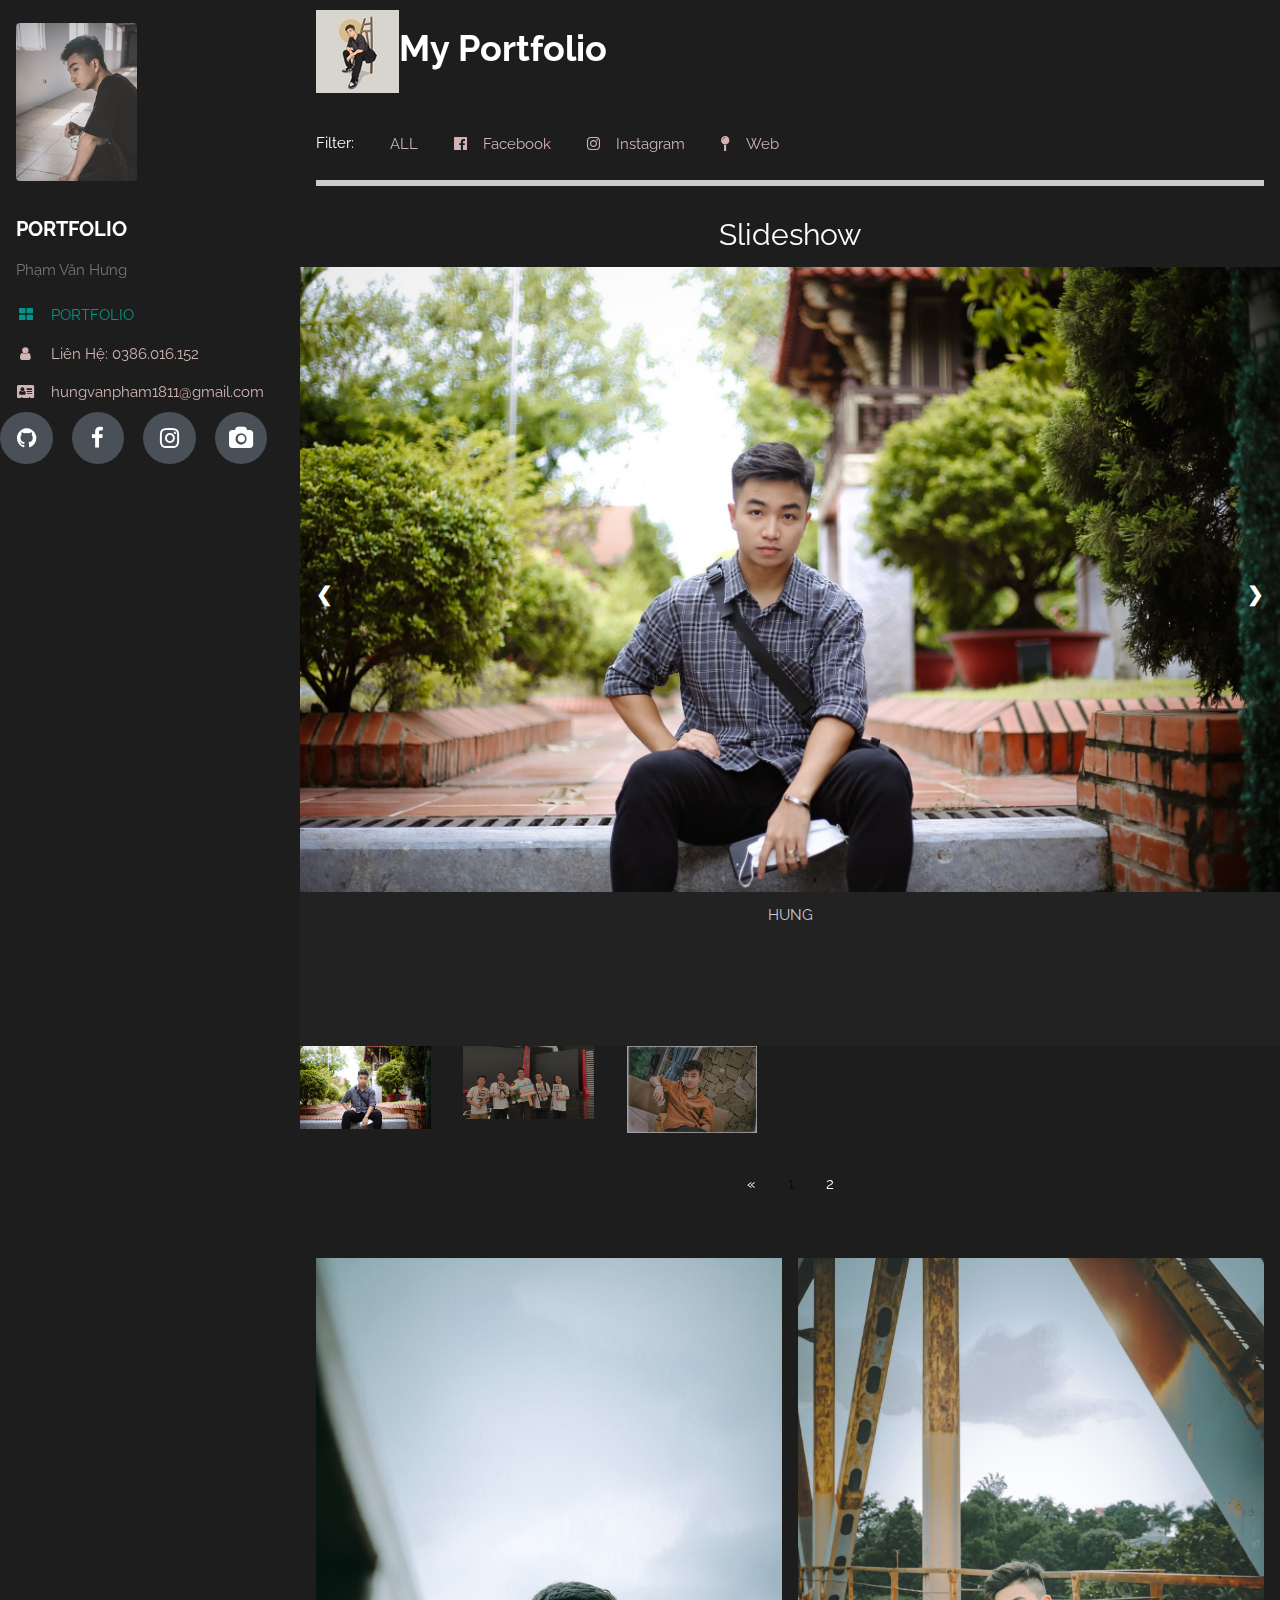
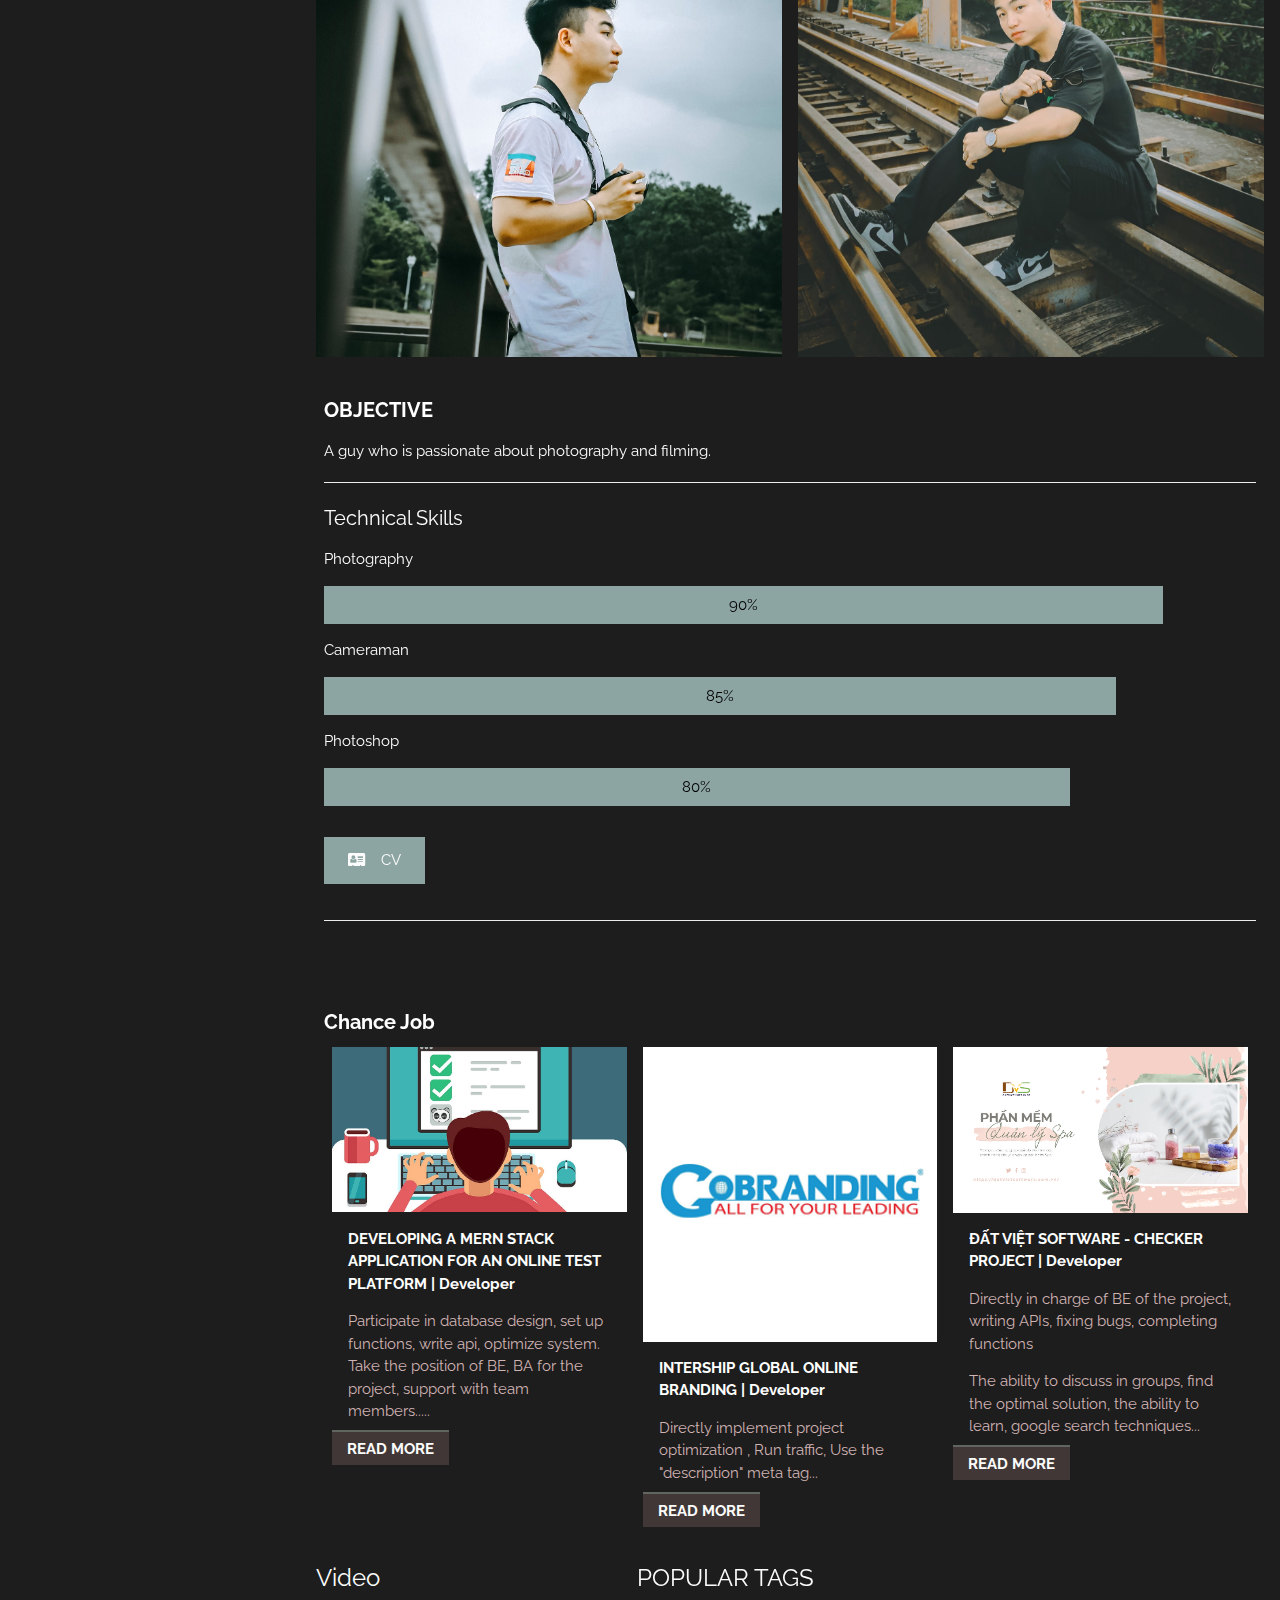
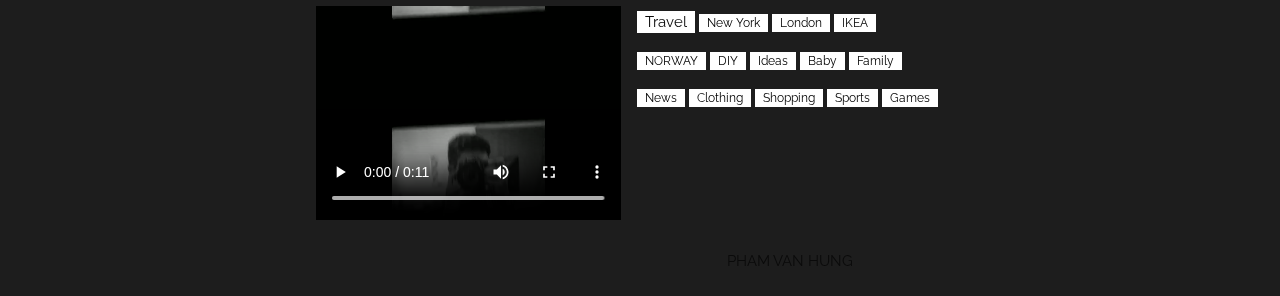
==== list.html @ 3936a6fd "summary aaa" ====
<!DOCTYPE html>
<html>
<title>Portfolio</title>
<meta charset="UTF-8">
<meta name="viewport" content="width=device-width, initial-scale=1">
<link rel="icon" href="favicon.ico" type="image/x-icon"/>
<link rel="shortcut icon" href="./image/logoHB.png" type="image/x-icon"/>
<link rel="stylesheet" href="css/style.css">
<link rel="stylesheet" href="js/style.js">
<link rel="stylesheet" href="https://cdnjs.cloudflare.com/ajax/libs/font-awesome/4.7.0/css/font-awesome.min.css">
<link rel="stylesheet" href="https://fonts.googleapis.com/css?family=Raleway">
<link rel="stylesheet" href="https://cdnjs.cloudflare.com/ajax/libs/font-awesome/4.7.0/css/font-awesome.min.css">
<style>
body,h1,h2,h3,h4,h5,h6 {font-family: "Raleway", sans-serif}
</style>
<body class="w3-light-grey w3-content" style="max-width:1600px">
<!-- Sidebar/menu -->
<nav class="w3-sidebar w3-collapse w3-white w3-animate-left" style="z-index:3;width:300px;" id="mySidebar"><br>
  <div class="w3-container">
    <a href="#" onclick="w3_close()" class="w3-hide-large w3-right w3-jumbo w3-padding w3-hover-grey" title="close menu">
      <i class="fa fa-remove"></i>
    </a>
    <img  id="myImg" src="image/avtar.jpg" style="width:45%;" class="w3-round img-zoomable" alt="Võ Ngọc Giàu" title="Click to zoom image."><br><br>
    <h4><b>PORTFOLIO</b></h4>
    <p class="w3-text-grey">Phạm Văn Hưng</p>
  </div>
  <div class="w3-bar-block">
    <a href="#portfolio" onclick="w3_close()" class="w3-bar-item w3-button w3-padding w3-text-teal"><i class="fa fa-th-large fa-fw w3-margin-right"></i>PORTFOLIO</a> 
    <a href="+84375626182" onclick="w3_close()" class="w3-bar-item w3-button w3-padding"><i class="fa fa-user fa-fw w3-margin-right"></i>Liên Hệ: 0386.016.152</a> 
    <a href="#about" onclick="w3_close()" class="w3-bar-item w3-button w3-padding"><i class="fa fa-address-card fa-fw w3-margin-right"></i>hungvanpham1811@gmail.com</a>
  </div>
  <div class="social-icons">
    <a target="blank" href="https://github.com/pvhhungbop">
      <i class="fa fa-github"></i>
    </a>
    <a target="blank" href="https://www.facebook.com/profile.php?id=100006775037434">
      <i class="fa fa-facebook-f"></i>
    </a>
    <a target="blank" href="https://www.instagram.com/hung.bop/">
      <i class="fa fa-instagram"></i>
    </a>
    <a target="blank" href="https://www.facebook.com/profile.php?id=100006775037434">
      <i class="fa fa-camera"></i>
    </a>
  </div>
  <!-- <div class="w3-panel w3-large">
    <i class="fa fa-facebook-official w3-hover-opacity"></i>
    <i class="fa fa-instagram w3-hover-opacity"></i>
    <i class="fa fa-snapchat w3-hover-opacity"></i>
    <i class="fa fa-pinterest-p w3-hover-opacity"></i>
    <i class="fa fa-twitter w3-hover-opacity"></i>
    <i class="fa fa-linkedin w3-hover-opacity"></i>
  </div> -->
</nav>

<!-- Overlay effect when opening sidebar on small screens -->
<div class="w3-overlay w3-hide-large w3-animate-opacity" onclick="w3_close()" style="cursor:pointer" title="close side menu" id="myOverlay"></div>

<!-- !PAGE CONTENT! -->
<div class="w3-main" style="margin-left:300px">

  <!-- Header -->
  <header id="portfolio">
    <a href="#"><img src="image/avtar.jpg" style="width:65px;" class="w3-circle w3-right w3-margin w3-hide-large w3-hover-opacity"></a>
    <span class="w3-button w3-hide-large w3-xxlarge w3-hover-text-grey" onclick="w3_open()"><i class="fa fa-bars"></i></span>
    <div class="w3-container">
      <h1><a href="https://www.facebook.com/profile.php?id=100006775037434" class="logo"><img src="./image/logoHB.png" alt=""></a><b>My Portfolio</b></h1>
    <div class="w3-section w3-bottombar w3-padding-16">
      <span class="w3-margin-right">Filter:</span> 
      <button class="w3-button w3-white">ALL</button>
      <button class="w3-button w3-white w3-h"></a><i class="fa fa-facebook-official w3-margin-right"></i><a href="https://www.facebook.com/profile.php?id=100006775037434">Facebook</a></button>
      <button class="w3-button w3-white w3-h"></a><i class="fa fa-instagram w3-margin-right" ></i><a href="https://www.instagram.com/hung.bop/">Instagram</a></button>
      <button class="w3-button w3-white w3-h"><i class="fa fa-map-pin w3-margin-right"></i><a href="https://www.facebook.com/profile.php?id=100006775037434">Web</a></button>
    </div>
    </div>
  </header>
  
 <!--include gird photo -->

 <h2 style="text-align:center">Slideshow</h2>

 <div class="container">
   <div class="mySlides">
     <div class="numbertext">1 / 6</div>
     <img src="image/1-2.jpg" style="width:100%">
   </div>
 
   <div class="mySlides">
     <div class="numbertext">2 / 6</div>
     <img src="image/2-2.jpg" style="width:100%">
   </div>
 
   <div class="mySlides">
     <div class="numbertext">3 / 6</div>
     <img src="image/3-2.jpg" style="width:100%">
   </div>
     
   <!-- <div class="mySlides">
     <div class="numbertext">4 / 6</div>
     <img src="image/4-2.jpg" style="width:100%">
   </div>
 
   <div class="mySlides">
     <div class="numbertext">5 / 6</div>
     <img src="image/5-2.jpg" style="width:100%">
   </div>
     
   <div class="mySlides">
     <div class="numbertext">6 / 6</div>
     <img src="image/6-2.jpg" style="width:100%">
   </div> -->
     
   <a class="prev" onclick="plusSlides(-1)">❮</a>
   <a class="next" onclick="plusSlides(1)">❯</a>
 
   <div class="caption-container">
     <p id="caption">HUNG</p>
   </div>
 
   <div class="row">
     <div class="column">
       <img class="demo cursor" src="image/1-2.jpg" style="width:80%" onclick="currentSlide(1)" alt="HUNG">
     </div>
     <div class="column">
       <img class="demo cursor" src="image/2-2.jpg" style="width:80%" onclick="currentSlide(2)" alt="HUNG">
     </div>
     <div class="column">
       <img class="demo cursor" src="image/3-2.jpg" style="width:80%" onclick="currentSlide(3)" alt="HUNG">
     </div>
     <!-- <div class="column">
       <img class="demo cursor" src="image/4-2.jpg" style="width:80%" onclick="currentSlide(4)" alt="HUNG">
     </div>
     <div class="column">
       <img class="demo cursor" src="image/5-2.jpg" style="width:80%" onclick="currentSlide(5)" alt="HUNG">
     </div>    
     <div class="column">
       <img class="demo cursor" src="image/6-2.jpg" style="width:80%" onclick="currentSlide(6)" alt="HUNG">
     </div> -->
   </div>
 </div> 

  <!-- Pagination -->
  <div class="w3-center w3-padding-32">
    <div class="w3-bar">
      <a href="index.html" class="w3-bar-item w3-button w3-hover-black">«</a>
      <a href="index.html" class="w3-bar-item w3-black w3-button">1</a>
      <a href="list.html" class="w3-bar-item w3-button w3-hover-black">2</a>
    </div>
  </div>

  <!-- Images of Me -->
  <div class="w3-row-padding w3-padding-16" id="about">
    <div class="w3-col m6">
      <img src="image/1.jpg" alt="Me" style="width:100% ; height: auto;">
    </div>
    <div class="w3-col m6">
      <img src="image/2.jpg" alt="Me" style="width:100% ; height: auto;" >
    </div>
  </div>

  <div class="w3-container w3-padding-large" style="margin-bottom:32px">
    <h4><b>OBJECTIVE</b></h4>
    <p>A guy who is passionate about photography and filming.</p>
    <hr>
    
    <h4>Technical Skills</h4>
    <!-- Progress bars / Skills -->
    <p>Photography</p>
    <div class="w3-grey">
      <div class="w3-container w3-dark-grey w3-padding w3-center" style="width:90%">90%</div>
    </div>
    <p>Cameraman</p>
    <div class="w3-grey">
      <div class="w3-container w3-dark-grey w3-padding w3-center" style="width:85%">85%</div>
    </div>
    <p>Photoshop</p>
    <div class="w3-grey">
      <div class="w3-container w3-dark-grey w3-padding w3-center" style="width:80%">80%</div>
    </div>
    <p>
      <button onclick="location.href=''" class="w3-button w3-dark-grey w3-padding-large w3-margin-top w3-margin-bottom">
        <i class="fa fa-address-card w3-margin-right"></i>CV</button>
    </p>
    <hr>
  </div>

    <!-- Job -->
    <div class="w3-row-padding w3-padding-large">
      <h4><b>Chance Job</b></h4>
      <div class="w3-third w3-container w3-margin-bottom">
        <img src="image/me/thi.jpg" alt="Norway" style="width:100%" class="w3-hover-opacity  ">
        <div class="w3-container w3-white">
          <p><b>DEVELOPING A MERN STACK APPLICATION FOR AN ONLINE TEST PLATFORM | Developer</b></p>
          <p>Participate in database design, set up functions, write api, optimize system. Take the position of BE, BA for the project, support with team members.....</p>
        </div>
        <a href="https://giaukuns.github.io/" class="btn">read more</a>
      </div>
      <div class="w3-third w3-container w3-margin-bottom">
        <img src="image/me/gobranding.png" alt="Norway" style="width:100%" class="w3-hover-opacity">
        <div class="w3-container w3-white">
          <p><b>INTERSHIP GLOBAL ONLINE BRANDING | Developer</b></p>
          <p>Directly implement project optimization , Run traffic, Use the "description" meta tag...</p>
        </div>
        <a href="https://giaukuns.github.io/" class="btn">read more</a>
      </div>
      <div class="w3-third w3-container">
        <img src="image/me/dvs.png" alt="Norway" style="width:100%" class="w3-hover-opacity">
        <div class="w3-container w3-white">
          <p><b>ĐẤT VIỆT SOFTWARE - CHECKER PROJECT | Developer</b></p>
          <p>Directly in charge of BE of the project, writing APIs, fixing bugs, completing functions</p>
          <p>The ability to discuss in groups, find the optimal solution, the ability to learn, google search techniques...</p>
        </div>
        <a href="https://giaukuns.github.io/" class="btn">read more</a>
        </div>
      </div>
    <!-- Footer -->
  <div class="w3-row-padding">
    <div class="w3-third">
      <h3>Video</h3>
      <video width="300" height="240" controls>
        <source src="image/video.mp4" type="video/mp4">
      </video>
      <!-- <p><a href="facebook.com" target="_blank">Facebook</a></p> -->
    </div>
  
   

    <div class="w3-third">
      <h3>POPULAR TAGS</h3>
      <p>
        <span class="w3-tag w3-black w3-margin-bottom">Travel</span> <span class="w3-tag w3-grey w3-small w3-margin-bottom">New York</span> <span class="w3-tag w3-grey w3-small w3-margin-bottom">London</span>
        <span class="w3-tag w3-grey w3-small w3-margin-bottom">IKEA</span> <span class="w3-tag w3-grey w3-small w3-margin-bottom">NORWAY</span> <span class="w3-tag w3-grey w3-small w3-margin-bottom">DIY</span>
        <span class="w3-tag w3-grey w3-small w3-margin-bottom">Ideas</span> <span class="w3-tag w3-grey w3-small w3-margin-bottom">Baby</span> <span class="w3-tag w3-grey w3-small w3-margin-bottom">Family</span>
        <span class="w3-tag w3-grey w3-small w3-margin-bottom">News</span> <span class="w3-tag w3-grey w3-small w3-margin-bottom">Clothing</span> <span class="w3-tag w3-grey w3-small w3-margin-bottom">Shopping</span>
        <span class="w3-tag w3-grey w3-small w3-margin-bottom">Sports</span> <span class="w3-tag w3-grey w3-small w3-margin-bottom">Games</span>
      </p>
    </div>

  </div>
  </footer>
  
  <div class="w3-black w3-center w3-padding-24">PHAM VAN HUNG</div>
  <div id="myModal" class="modal">
    <span class="close">&times;</span>
    <img class="modal-content" id="img01">
    <div id="caption"></div>
  </div>
<!-- End page content -->
</div>
<script src="/js/main.js"></script>

<script>
// Script to open and close sidebar
function w3_open() {
    document.getElementById("mySidebar").style.display = "block";
    document.getElementById("myOverlay").style.display = "block";
}
 
function w3_close() {
    document.getElementById("mySidebar").style.display = "none";
    document.getElementById("myOverlay").style.display = "none";
}

var slideIndex = 1;
showSlides(slideIndex);

function plusSlides(n) {
  showSlides(slideIndex += n);
}

function currentSlide(n) {
  showSlides(slideIndex = n);
}

function showSlides(n) {
  var i;
  var slides = document.getElementsByClassName("mySlides");
  var dots = document.getElementsByClassName("demo");
  var captionText = document.getElementById("caption");
  if (n > slides.length) {slideIndex = 1}
  if (n < 1) {slideIndex = slides.length}
  for (i = 0; i < slides.length; i++) {
      slides[i].style.display = "none";
  }
  for (i = 0; i < dots.length; i++) {
      dots[i].className = dots[i].className.replace(" active", "");
  }
  slides[slideIndex-1].style.display = "block";
  dots[slideIndex-1].className += " active";
  captionText.innerHTML = dots[slideIndex-1].alt;
}
</script>

</body>
</html>
---- css/style.css ----
/* W3.CSS 4.15 December 2020 by Jan Egil and Borge Refsnes */
html {
    box-sizing: border-box
}

*,
*:before,
*:after {
    box-sizing: inherit
}

/* Extract from normalize.css by Nicolas Gallagher and Jonathan Neal git.io/normalize */
html {
    -ms-text-size-adjust: 100%;
    -webkit-text-size-adjust: 100%
}

body {
    margin: 0
}

article,
aside,
details,
figcaption,
figure,
footer,
header,
main,
menu,
nav,
section {
    display: block
}

summary {
    display: list-item
}

audio,
canvas,
progress,
video {
    display: inline-block
}

progress {
    vertical-align: baseline
}

audio:not([controls]) {
    display: none;
    height: 0
}

[hidden],
template {
    display: none
}

a {
    background-color: transparent
}

a:active,
a:hover {
    outline-width: 0
}

abbr[title] {
    border-bottom: none;
    text-decoration: underline;
    text-decoration: underline dotted
}

b,
strong {
    font-weight: bolder;
    /*
    thêm vào
    */
    color: white;

}

dfn {
    font-style: italic
}

mark {
    background: #ff0;
    color: #000
}

small {
    font-size: 80%
}

sub,
sup {
    font-size: 75%;
    line-height: 0;
    position: relative;
    vertical-align: baseline
}

sub {
    bottom: -0.25em
}

sup {
    top: -0.5em
}

figure {
    margin: 1em 40px
}

img {
    border-style: none
}

code,
kbd,
pre,
samp {
    font-family: monospace, monospace;
    font-size: 1em
}

hr {
    box-sizing: content-box;
    height: 0;
    overflow: visible
}

button,
input,
select,
textarea,
optgroup {
    font: inherit;
    margin: 0
}

optgroup {
    font-weight: bold
}

button,
input {
    overflow: visible
}

button,
select {
    text-transform: none
}

button,
[type=button],
[type=reset],
[type=submit] {
    -webkit-appearance: button
}

button::-moz-focus-inner,
[type=button]::-moz-focus-inner,
[type=reset]::-moz-focus-inner,
[type=submit]::-moz-focus-inner {
    border-style: none;
    padding: 0
}

button:-moz-focusring,
[type=button]:-moz-focusring,
[type=reset]:-moz-focusring,
[type=submit]:-moz-focusring {
    outline: 1px dotted ButtonText
}

fieldset {
    border: 1px solid #c0c0c0;
    margin: 0 2px;
    padding: .35em .625em .75em
}

legend {
    color: inherit;
    display: table;
    max-width: 100%;
    padding: 0;
    white-space: normal
}

textarea {
    overflow: auto
}

[type=checkbox],
[type=radio] {
    padding: 0
}

[type=number]::-webkit-inner-spin-button,
[type=number]::-webkit-outer-spin-button {
    height: auto
}

[type=search] {
    -webkit-appearance: textfield;
    outline-offset: -2px
}

[type=search]::-webkit-search-decoration {
    -webkit-appearance: none
}

::-webkit-file-upload-button {
    -webkit-appearance: button;
    font: inherit
}

/* End extract */
html,
body {
    font-family: Verdana, sans-serif;
    font-size: 15px;
    line-height: 1.5
}

html {
    overflow-x: hidden
}

h1 {
    font-size: 36px
}

h2 {
    font-size: 30px
}

h3 {
    font-size: 24px
}

h4 {
    font-size: 20px
}

h5 {
    font-size: 18px
}

h6 {
    font-size: 16px
}

.w3-serif {
    font-family: serif
}

.w3-sans-serif {
    font-family: sans-serif
}

.w3-cursive {
    font-family: cursive
}

.w3-monospace {
    font-family: monospace
}

h1,
h2,
h3,
h4,
h5,
h6 {
    font-family: "Segoe UI", Arial, sans-serif;
    font-weight: 400;
    margin: 10px 0
}

.w3-wide {
    letter-spacing: 4px
}

hr {
    border: 0;
    border-top: 1px solid #eee;
    margin: 20px 0
}

.w3-image {
    max-width: 100%;
    height: auto
}

img {
    vertical-align: middle
}

a {
    color: inherit
}

.w3-table,
.w3-table-all {
    border-collapse: collapse;
    border-spacing: 0;
    width: 100%;
    display: table
}

.w3-table-all {
    border: 1px solid #ccc
}

.w3-bordered tr,
.w3-table-all tr {
    border-bottom: 1px solid #ddd
}

.w3-striped tbody tr:nth-child(even) {
    background-color: #f1f1f1
}

.w3-table-all tr:nth-child(odd) {
    background-color: #fff
}

.w3-table-all tr:nth-child(even) {
    background-color: #f1f1f1
}

.w3-hoverable tbody tr:hover,
.w3-ul.w3-hoverable li:hover {
    background-color: #ccc
}

.w3-centered tr th,
.w3-centered tr td {
    text-align: center
}

.w3-table td,
.w3-table th,
.w3-table-all td,
.w3-table-all th {
    padding: 8px 8px;
    display: table-cell;
    text-align: left;
    vertical-align: top
}

.w3-table th:first-child,
.w3-table td:first-child,
.w3-table-all th:first-child,
.w3-table-all td:first-child {
    padding-left: 16px
}

.w3-btn,
.w3-button {
    border: none;
    display: inline-block;
    padding: 8px 16px;
    vertical-align: middle;
    overflow: hidden;
    text-decoration: none;
    color: inherit;
    background-color: inherit;
    text-align: center;
    cursor: pointer;
    white-space: nowrap
}

.w3-btn:hover {
    box-shadow: 0 8px 16px 0 rgba(0, 0, 0, 0.2), 0 6px 20px 0 rgba(0, 0, 0, 0.19)
}

.w3-btn,
.w3-button {
    -webkit-touch-callout: none;
    -webkit-user-select: none;
    -khtml-user-select: none;
    -moz-user-select: none;
    -ms-user-select: none;
    user-select: none
}

.w3-disabled,
.w3-btn:disabled,
.w3-button:disabled {
    cursor: not-allowed;
    opacity: 0.3
}

.w3-disabled *,
:disabled * {
    pointer-events: none
}

.w3-btn.w3-disabled:hover,
.w3-btn:disabled:hover {
    box-shadow: none
}

.w3-badge,
.w3-tag {
    background-color: rgb(255, 255, 255);
    color: rgb(255, 255, 255);
    display: inline-block;
    padding-left: 8px;
    padding-right: 8px;
    text-align: center
}

.w3-badge {
    border-radius: 50%
}

.w3-ul {
    list-style-type: none;
    padding: 0;
    margin: 0
}

.w3-ul li {
    padding: 8px 16px;
    border-bottom: 1px solid #ddd
}

.w3-ul li:last-child {
    border-bottom: none
}

.w3-tooltip,
.w3-display-container {
    position: relative
}

.w3-tooltip .w3-text {
    display: none
}

.w3-tooltip:hover .w3-text {
    display: inline-block
}

.w3-ripple:active {
    opacity: 0.5
}

.w3-ripple {
    transition: opacity 0s
}

.w3-input {
    padding: 8px;
    display: block;
    border: none;
    border-bottom: 1px solid #ccc;
    width: 100%
}

.w3-select {
    padding: 9px 0;
    width: 100%;
    border: none;
    border-bottom: 1px solid #ccc
}

.w3-dropdown-click,
.w3-dropdown-hover {
    position: relative;
    display: inline-block;
    cursor: pointer
}

.w3-dropdown-hover:hover .w3-dropdown-content {
    display: block
}

.w3-dropdown-hover:first-child,
.w3-dropdown-click:hover {
    background-color: #ccc;
    color: #000
}

.w3-dropdown-hover:hover>.w3-button:first-child,
.w3-dropdown-click:hover>.w3-button:first-child {
    background-color: #ccc;
    color: #000
}

.w3-dropdown-content {
    cursor: auto;
    color: #000;
    background-color: #fff;
    display: none;
    position: absolute;
    min-width: 160px;
    margin: 0;
    padding: 0;
    z-index: 1
}

.w3-check,
.w3-radio {
    width: 24px;
    height: 24px;
    position: relative;
    top: 6px
}

.w3-sidebar {
    height: 100%;
    width: 200px;
    /* background-color: #fff; */
    position: fixed !important;
    z-index: 1;
    overflow: auto
}

.w3-bar-block .w3-dropdown-hover,
.w3-bar-block .w3-dropdown-click {
    width: 100%
}

.w3-bar-block .w3-dropdown-hover .w3-dropdown-content,
.w3-bar-block .w3-dropdown-click .w3-dropdown-content {
    min-width: 100%
}

.w3-bar-block .w3-dropdown-hover .w3-button,
.w3-bar-block .w3-dropdown-click .w3-button {
    width: 100%;
    text-align: left;
    padding: 8px 16px
}

.w3-main,
#main {
    transition: margin-left .4s
}

.w3-modal {
    z-index: 3;
    display: none;
    padding-top: 100px;
    position: fixed;
    left: 0;
    top: 0;
    width: 100%;
    height: 100%;
    overflow: auto;
    background-color: rgb(0, 0, 0);
    background-color: rgba(0, 0, 0, 0.4)
}

.w3-modal-content {
    margin: auto;
    background-color: #fff;
    position: relative;
    padding: 0;
    outline: 0;
    width: 600px
}

.w3-bar {
    width: 100%;
    overflow: hidden
}

.w3-center .w3-bar {
    display: inline-block;
    width: auto
}

.w3-bar .w3-bar-item {
    padding: 8px 16px;
    float: left;
    width: auto;
    border: none;
    display: block;
    outline: 0
}

.w3-bar .w3-dropdown-hover,
.w3-bar .w3-dropdown-click {
    position: static;
    float: left
}

.w3-bar .w3-button {
    white-space: normal
}

.w3-bar-block .w3-bar-item {
    width: 100%;
    display: block;
    padding: 8px 16px;
    text-align: left;
    border: none;
    white-space: normal;
    float: none;
    outline: 0
}

.w3-bar-block.w3-center .w3-bar-item {
    text-align: center
}

.w3-block {
    display: block;
    width: 100%
}

.w3-responsive {
    display: block;
    overflow-x: auto
}

.w3-container:after,
.w3-container:before,
.w3-panel:after,
.w3-panel:before,
.w3-row:after,
.w3-row:before,
.w3-row-padding:after,
.w3-row-padding:before,
.w3-cell-row:before,
.w3-cell-row:after,
.w3-clear:after,
.w3-clear:before,
.w3-bar:before,
.w3-bar:after {
    content: "";
    display: table;
    clear: both
}

.w3-col,
.w3-half,
.w3-third,
.w3-twothird,
.w3-threequarter,
.w3-quarter {
    float: left;
    width: 100%
}

.w3-col.s1 {
    width: 8.33333%
}

.w3-col.s2 {
    width: 16.66666%
}

.w3-col.s3 {
    width: 24.99999%
}

.w3-col.s4 {
    width: 33.33333%
}

.w3-col.s5 {
    width: 41.66666%
}

.w3-col.s6 {
    width: 49.99999%
}

.w3-col.s7 {
    width: 58.33333%
}

.w3-col.s8 {
    width: 66.66666%
}

.w3-col.s9 {
    width: 74.99999%
}

.w3-col.s10 {
    width: 83.33333%
}

.w3-col.s11 {
    width: 91.66666%
}

.w3-col.s12 {
    width: 99.99999%
}

@media (min-width:601px) {
    .w3-col.m1 {
        width: 8.33333%
    }

    .w3-col.m2 {
        width: 16.66666%
    }

    .w3-col.m3,
    .w3-quarter {
        width: 24.99999%
    }

    .w3-col.m4,
    .w3-third {
        width: 33.33333%
    }

    .w3-col.m5 {
        width: 41.66666%
    }

    .w3-col.m6,
    .w3-half {
        width: 49.99999%
    }

    .w3-col.m7 {
        width: 58.33333%
    }

    .w3-col.m8,
    .w3-twothird {
        width: 66.66666%
    }

    .w3-col.m9,
    .w3-threequarter {
        width: 74.99999%
    }

    .w3-col.m10 {
        width: 83.33333%
    }

    .w3-col.m11 {
        width: 91.66666%
    }

    .w3-col.m12 {
        width: 99.99999%
    }
}

@media (min-width:993px) {
    .w3-col.l1 {
        width: 8.33333%
    }

    .w3-col.l2 {
        width: 16.66666%
    }

    .w3-col.l3 {
        width: 24.99999%
    }

    .w3-col.l4 {
        width: 33.33333%
    }

    .w3-col.l5 {
        width: 41.66666%
    }

    .w3-col.l6 {
        width: 49.99999%
    }

    .w3-col.l7 {
        width: 58.33333%
    }

    .w3-col.l8 {
        width: 66.66666%
    }

    .w3-col.l9 {
        width: 74.99999%
    }

    .w3-col.l10 {
        width: 83.33333%
    }

    .w3-col.l11 {
        width: 91.66666%
    }

    .w3-col.l12 {
        width: 99.99999%
    }
}

.w3-rest {
    overflow: hidden
}

.w3-stretch {
    margin-left: -16px;
    margin-right: -16px
}

.w3-content,
.w3-auto {
    margin-left: auto;
    margin-right: auto
}

.w3-content {
    max-width: 980px
}

.w3-auto {
    max-width: 1140px
}

.w3-cell-row {
    display: table;
    width: 100%
}

.w3-cell {
    display: table-cell
}

.w3-cell-top {
    vertical-align: top
}

.w3-cell-middle {
    vertical-align: middle
}

.w3-cell-bottom {
    vertical-align: bottom
}

.w3-hide {
    display: none !important
}

.w3-show-block,
.w3-show {
    display: block !important
}

.w3-show-inline-block {
    display: inline-block !important
}

@media (max-width:1205px) {
    .w3-auto {
        max-width: 95%
    }
}

@media (max-width:600px) {
    .w3-modal-content {
        margin: 0 10px;
        width: auto !important
    }

    .w3-modal {
        padding-top: 30px
    }

    .w3-dropdown-hover.w3-mobile .w3-dropdown-content,
    .w3-dropdown-click.w3-mobile .w3-dropdown-content {
        position: relative
    }

    .w3-hide-small {
        display: none !important
    }

    .w3-mobile {
        display: block;
        width: 100% !important
    }

    .w3-bar-item.w3-mobile,
    .w3-dropdown-hover.w3-mobile,
    .w3-dropdown-click.w3-mobile {
        text-align: center
    }

    .w3-dropdown-hover.w3-mobile,
    .w3-dropdown-hover.w3-mobile .w3-btn,
    .w3-dropdown-hover.w3-mobile .w3-button,
    .w3-dropdown-click.w3-mobile,
    .w3-dropdown-click.w3-mobile .w3-btn,
    .w3-dropdown-click.w3-mobile .w3-button {
        width: 100%
    }
}

@media (max-width:768px) {
    .w3-modal-content {
        width: 500px
    }

    .w3-modal {
        padding-top: 50px
    }
}

@media (min-width:993px) {
    .w3-modal-content {
        width: 900px
    }

    .w3-hide-large {
        display: none !important
    }

    .w3-sidebar.w3-collapse {
        display: block !important
    }
}

@media (max-width:992px) and (min-width:601px) {
    .w3-hide-medium {
        display: none !important
    }
}

@media (max-width:992px) {
    .w3-sidebar.w3-collapse {
        display: none
    }

    .w3-main {
        margin-left: 0 !important;
        margin-right: 0 !important
    }

    .w3-auto {
        max-width: 100%
    }
}

.w3-top,
.w3-bottom {
    position: fixed;
    width: 100%;
    z-index: 1
}

.w3-top {
    top: 0
}

.w3-bottom {
    bottom: 0
}

.w3-overlay {
    position: fixed;
    display: none;
    width: 100%;
    height: 100%;
    top: 0;
    left: 0;
    right: 0;
    bottom: 0;
    background-color: rgba(0, 0, 0, 0.5);
    z-index: 2
}

.w3-display-topleft {
    position: absolute;
    left: 0;
    top: 0
}

.w3-display-topright {
    position: absolute;
    right: 0;
    top: 0
}

.w3-display-bottomleft {
    position: absolute;
    left: 0;
    bottom: 0
}

.w3-display-bottomright {
    position: absolute;
    right: 0;
    bottom: 0
}

.w3-display-middle {
    position: absolute;
    top: 50%;
    left: 50%;
    transform: translate(-50%, -50%);
    -ms-transform: translate(-50%, -50%)
}

.w3-display-left {
    position: absolute;
    top: 50%;
    left: 0%;
    transform: translate(0%, -50%);
    -ms-transform: translate(-0%, -50%)
}

.w3-display-right {
    position: absolute;
    top: 50%;
    right: 0%;
    transform: translate(0%, -50%);
    -ms-transform: translate(0%, -50%)
}

.w3-display-topmiddle {
    position: absolute;
    left: 50%;
    top: 0;
    transform: translate(-50%, 0%);
    -ms-transform: translate(-50%, 0%)
}

.w3-display-bottommiddle {
    position: absolute;
    left: 50%;
    bottom: 0;
    transform: translate(-50%, 0%);
    -ms-transform: translate(-50%, 0%)
}

.w3-display-container:hover .w3-display-hover {
    display: block
}

.w3-display-container:hover span.w3-display-hover {
    display: inline-block
}

.w3-display-hover {
    display: none
}

.w3-display-position {
    position: absolute
}

.w3-circle {
    border-radius: 15%
}

.w3-round-small {
    border-radius: 2px
}

.w3-round,
.w3-round-medium {
    border-radius: 4px
}

.w3-round-large {
    border-radius: 8px
}

.w3-round-xlarge {
    border-radius: 16px
}

.w3-round-xxlarge {
    border-radius: 32px
}

.w3-row-padding,
.w3-row-padding>.w3-half,
.w3-row-padding>.w3-third,
.w3-row-padding>.w3-twothird,
.w3-row-padding>.w3-threequarter,
.w3-row-padding>.w3-quarter,
.w3-row-padding>.w3-col {
    padding: 0 8px
}

.w3-container,
.w3-panel {
    padding: 0.01em 16px
}

.w3-panel {
    margin-top: 16px;
    margin-bottom: 16px
}

.w3-code,
.w3-codespan {
    font-family: Consolas, "courier new";
    font-size: 16px
}

.w3-code {
    width: auto;
    background-color: #fff;
    padding: 8px 12px;
    border-left: 4px solid #4CAF50;
    word-wrap: break-word
}

.w3-codespan {
    color: crimson;
    background-color: #f1f1f1;
    padding-left: 4px;
    padding-right: 4px;
    font-size: 110%
}

.w3-card,
.w3-card-2 {
    box-shadow: 0 2px 5px 0 rgba(0, 0, 0, 0.16), 0 2px 10px 0 rgba(0, 0, 0, 0.12)
}

.w3-card-4,
.w3-hover-shadow:hover {
    box-shadow: 0 4px 10px 0 rgba(0, 0, 0, 0.2), 0 4px 20px 0 rgba(0, 0, 0, 0.19)
}

.w3-spin {
    animation: w3-spin 2s infinite linear
}

@keyframes w3-spin {
    0% {
        transform: rotate(0deg)
    }

    100% {
        transform: rotate(359deg)
    }
}

.w3-animate-fading {
    animation: fading 10s infinite
}

@keyframes fading {
    0% {
        opacity: 0
    }

    50% {
        opacity: 1
    }

    100% {
        opacity: 0
    }
}

.w3-animate-opacity {
    animation: opac 0.8s
}

@keyframes opac {
    from {
        opacity: 0
    }

    to {
        opacity: 1
    }
}

.w3-animate-top {
    position: relative;
    animation: animatetop 0.4s
}

@keyframes animatetop {
    from {
        top: -300px;
        opacity: 0
    }

    to {
        top: 0;
        opacity: 1
    }
}

.w3-animate-left {
    position: relative;
    animation: animateleft 0.4s
}

@keyframes animateleft {
    from {
        left: -300px;
        opacity: 0
    }

    to {
        left: 0;
        opacity: 1
    }
}

.w3-animate-right {
    position: relative;
    animation: animateright 0.4s
}

@keyframes animateright {
    from {
        right: -300px;
        opacity: 0
    }

    to {
        right: 0;
        opacity: 1
    }
}

.w3-animate-bottom {
    position: relative;
    animation: animatebottom 0.4s
}

@keyframes animatebottom {
    from {
        bottom: -300px;
        opacity: 0
    }

    to {
        bottom: 0;
        opacity: 1
    }
}

.w3-animate-zoom {
    animation: animatezoom 0.6s
}

@keyframes animatezoom {
    from {
        transform: scale(0)
    }

    to {
        transform: scale(1)
    }
}

.w3-animate-input {
    transition: width 0.4s ease-in-out
}

.w3-animate-input:focus {
    width: 100% !important
}

.w3-opacity,
.w3-hover-opacity:hover {
    opacity: 0.60
}

.w3-opacity-off,
.w3-hover-opacity-off:hover {
    opacity: 1
}

.w3-opacity-max {
    opacity: 0.25
}

.w3-opacity-min {
    opacity: 0.75
}

.w3-greyscale-max,
.w3-grayscale-max,
.w3-hover-greyscale:hover,
.w3-hover-grayscale:hover {
    filter: grayscale(100%)
}

.w3-greyscale,
.w3-grayscale {
    filter: grayscale(75%)
}

.w3-greyscale-min,
.w3-grayscale-min {
    filter: grayscale(50%)
}

.w3-sepia {
    filter: sepia(75%)
}

.w3-sepia-max,
.w3-hover-sepia:hover {
    filter: sepia(100%)
}

.w3-sepia-min {
    filter: sepia(50%)
}

.w3-tiny {
    font-size: 10px !important
}

.w3-small {
    font-size: 12px !important
}

.w3-medium {
    font-size: 15px !important
}

.w3-large {
    font-size: 18px !important
}

.w3-xlarge {
    font-size: 24px !important
}

.w3-xxlarge {
    font-size: 36px !important
}

.w3-xxxlarge {
    font-size: 48px !important
}

.w3-jumbo {
    font-size: 64px !important
}

.w3-left-align {
    text-align: left !important
}

.w3-right-align {
    text-align: right !important
}

.w3-justify {
    text-align: justify !important
}

.w3-center {
    text-align: center !important
}

.w3-border-0 {
    border: 0 !important
}

.w3-border {
    border: 1px solid #ccc !important
}

.w3-border-top {
    border-top: 1px solid #ccc !important
}

.w3-border-bottom {
    border-bottom: 1px solid #ccc !important
}

.w3-border-left {
    border-left: 1px solid #ccc !important
}

.w3-border-right {
    border-right: 1px solid #ccc !important
}

.w3-topbar {
    border-top: 6px solid #ccc !important
}

.w3-bottombar {
    border-bottom: 6px solid #ccc !important
}

.w3-leftbar {
    border-left: 6px solid #ccc !important
}

.w3-rightbar {
    border-right: 6px solid #ccc !important
}

.w3-section,
.w3-code {
    margin-top: 16px !important;
    margin-bottom: 16px !important
}

.w3-margin {
    margin: 16px !important
}

.w3-margin-top {
    margin-top: 16px !important
}

.w3-margin-bottom {
    margin-bottom: 16px !important
}

.w3-margin-left {
    margin-left: 16px !important
}

.w3-margin-right {
    margin-right: 16px !important
}

.w3-padding-small {
    padding: 4px 8px !important
}

.w3-padding {
    padding: 8px 16px !important
}

.w3-padding-large {
    padding: 12px 24px !important
}

.w3-padding-16 {
    padding-top: 16px !important;
    padding-bottom: 16px !important
}

.w3-padding-24 {
    padding-top: 24px !important;
    padding-bottom: 24px !important
}

.w3-padding-32 {
    padding-top: 32px !important;
    padding-bottom: 32px !important
}

.w3-padding-48 {
    padding-top: 48px !important;
    padding-bottom: 48px !important
}

.w3-padding-64 {
    padding-top: 64px !important;
    padding-bottom: 64px !important
}

.w3-padding-top-64 {
    padding-top: 64px !important
}

.w3-padding-top-48 {
    padding-top: 48px !important
}

.w3-padding-top-32 {
    padding-top: 32px !important
}

.w3-padding-top-24 {
    padding-top: 24px !important
}

.w3-left {
    float: left !important
}

.w3-right {
    float: right !important
}

.w3-button:hover {
    color: #000 !important;
    background-color: #ccc !important
}

.w3-transparent,
.w3-hover-none:hover {
    background-color: transparent !important
}

.w3-hover-none:hover {
    box-shadow: none !important
}

/* Colors */
.w3-amber,
.w3-hover-amber:hover {
    color: #000 !important;
    background-color: #ffc107 !important
}

.w3-aqua,
.w3-hover-aqua:hover {
    color: #000 !important;
    background-color: #00ffff !important
}

.w3-blue,
.w3-hover-blue:hover {
    color: #fff !important;
    background-color: #2196F3 !important
}

.w3-light-blue,
.w3-hover-light-blue:hover {
    color: #000 !important;
    background-color: #87CEEB !important
}

.w3-brown,
.w3-hover-brown:hover {
    color: #fff !important;
    background-color: #795548 !important
}

.w3-cyan,
.w3-hover-cyan:hover {
    color: #000 !important;
    background-color: #00bcd4 !important
}

.w3-blue-grey,
.w3-hover-blue-grey:hover,
.w3-blue-gray,
.w3-hover-blue-gray:hover {
    color: #fff !important;
    background-color: #607d8b !important
}

.w3-green,
.w3-hover-green:hover {
    color: #fff !important;
    background-color: #4CAF50 !important
}

.w3-light-green,
.w3-hover-light-green:hover {
    color: #000 !important;
    background-color: #8bc34a !important
}

.w3-indigo,
.w3-hover-indigo:hover {
    color: #fff !important;
    background-color: #3f51b5 !important
}

.w3-khaki,
.w3-hover-khaki:hover {
    color: #000 !important;
    background-color: #f0e68c !important
}

.w3-lime,
.w3-hover-lime:hover {
    color: #000 !important;
    background-color: #cddc39 !important
}

.w3-orange,
.w3-hover-orange:hover {
    color: #000 !important;
    background-color: #ff9800 !important
}

.w3-deep-orange,
.w3-hover-deep-orange:hover {
    color: #fff !important;
    background-color: #ff5722 !important
}

.w3-pink,
.w3-hover-pink:hover {
    color: #fff !important;
    background-color: #e91e63 !important
}

.w3-purple,
.w3-hover-purple:hover {
    color: #fff !important;
    background-color: #9c27b0 !important
}

.w3-deep-purple,
.w3-hover-deep-purple:hover {
    color: #fff !important;
    background-color: #673ab7 !important
}

.w3-red,
.w3-hover-red:hover {
    color: #fff !important;
    background-color: #f44336 !important
}

.w3-sand,
.w3-hover-sand:hover {
    color: #000 !important;
    background-color: #fdf5e6 !important
}

.w3-teal,
.w3-hover-teal:hover {
    color: #fff !important;
    background-color: #009688 !important
}

.w3-yellow,
.w3-hover-yellow:hover {
    color: #000 !important;
    background-color: #ffeb3b !important
}

.w3-white,
.w3-hover-white:hover {
    /* color: #000 !important; */
    /* background-color: #b3a5a5 !important; */
    color: rgb(208 179 179) !important;
}

.w3-over,
.w3-hover-over:hover {
    /* color: #000 !important; */
    background-color: #353333 !important;
    color: rgb(189, 151, 151) !important;
}

.w3-black,
.w3-hover-black:hover {
    color: rgb(10, 10, 10) !important;
    /* background-color: #000 !important */
}

.w3-grey,
.w3-hover-grey:hover,
.w3-gray,
.w3-hover-gray:hover {
    color: #000 !important;
    /* background-color: #9e9e9e !important; */
}

.w3-light-grey,
.w3-hover-light-grey:hover,
.w3-light-gray,
.w3-hover-light-gray:hover {
    color: rgb(252, 252, 252) !important;
    /* color: #000 !important;
    background-color: #f1f1f1 !important */
    /*
    màu nền
    */
    background-color: #1d1d1d;
}

.w3-dark-grey,
.w3-hover-dark-grey:hover,
.w3-dark-gray,
.w3-hover-dark-gray:hover {
    /* color: rgb(22, 14, 14) !important;   */
    background-color: #8da5a2 !important
        /*
    Màu thanh mana
    */
}

.w3-pale-red,
.w3-hover-pale-red:hover {
    color: #000 !important;
    background-color: #ffdddd !important
}

.w3-pale-green,
.w3-hover-pale-green:hover {
    color: #000 !important;
    background-color: #ddffdd !important
}

.w3-pale-yellow,
.w3-hover-pale-yellow:hover {
    color: #000 !important;
    background-color: #ffffcc !important
}

.w3-pale-blue,
.w3-hover-pale-blue:hover {
    color: #000 !important;
    background-color: #ddffff !important
}

.w3-text-amber,
.w3-hover-text-amber:hover {
    color: #ffc107 !important
}

.w3-text-aqua,
.w3-hover-text-aqua:hover {
    color: #00ffff !important
}

.w3-text-blue,
.w3-hover-text-blue:hover {
    color: #2196F3 !important
}

.w3-text-light-blue,
.w3-hover-text-light-blue:hover {
    color: #87CEEB !important
}

.w3-text-brown,
.w3-hover-text-brown:hover {
    color: #795548 !important
}

.w3-text-cyan,
.w3-hover-text-cyan:hover {
    color: #00bcd4 !important
}

.w3-text-blue-grey,
.w3-hover-text-blue-grey:hover,
.w3-text-blue-gray,
.w3-hover-text-blue-gray:hover {
    color: #607d8b !important
}

.w3-text-green,
.w3-hover-text-green:hover {
    color: #4CAF50 !important
}

.w3-text-light-green,
.w3-hover-text-light-green:hover {
    color: #8bc34a !important
}

.w3-text-indigo,
.w3-hover-text-indigo:hover {
    color: #3f51b5 !important
}

.w3-text-khaki,
.w3-hover-text-khaki:hover {
    color: #b4aa50 !important
}

.w3-text-lime,
.w3-hover-text-lime:hover {
    color: #cddc39 !important
}

.w3-text-orange,
.w3-hover-text-orange:hover {
    color: #ff9800 !important
}

.w3-text-deep-orange,
.w3-hover-text-deep-orange:hover {
    color: #ff5722 !important
}

.w3-text-pink,
.w3-hover-text-pink:hover {
    color: #e91e63 !important
}

.w3-text-purple,
.w3-hover-text-purple:hover {
    color: #9c27b0 !important
}

.w3-text-deep-purple,
.w3-hover-text-deep-purple:hover {
    color: #673ab7 !important
}

.w3-text-red,
.w3-hover-text-red:hover {
    color: #f44336 !important
}

.w3-text-sand,
.w3-hover-text-sand:hover {
    color: #fdf5e6 !important
}

.w3-text-teal,
.w3-hover-text-teal:hover {
    color: #009688 !important
}

.w3-text-yellow,
.w3-hover-text-yellow:hover {
    color: #d2be0e !important
}

.w3-text-white,
.w3-hover-text-white:hover {
    color: #fff !important
}

.w3-text-black,
.w3-hover-text-black:hover {
    color: #000 !important
}

.w3-text-grey,
.w3-hover-text-grey:hover,
.w3-text-gray,
.w3-hover-text-gray:hover {
    color: #757575 !important
}

.w3-text-light-grey,
.w3-hover-text-light-grey:hover,
.w3-text-light-gray,
.w3-hover-text-light-gray:hover {
    color: #f1f1f1 !important
}

.w3-text-dark-grey,
.w3-hover-text-dark-grey:hover,
.w3-text-dark-gray,
.w3-hover-text-dark-gray:hover {
    color: #3a3a3a !important
}

.w3-border-amber,
.w3-hover-border-amber:hover {
    border-color: #ffc107 !important
}

.w3-border-aqua,
.w3-hover-border-aqua:hover {
    border-color: #00ffff !important
}

.w3-border-blue,
.w3-hover-border-blue:hover {
    border-color: #2196F3 !important
}

.w3-border-light-blue,
.w3-hover-border-light-blue:hover {
    border-color: #87CEEB !important
}

.w3-border-brown,
.w3-hover-border-brown:hover {
    border-color: #795548 !important
}

.w3-border-cyan,
.w3-hover-border-cyan:hover {
    border-color: #00bcd4 !important
}

.w3-border-blue-grey,
.w3-hover-border-blue-grey:hover,
.w3-border-blue-gray,
.w3-hover-border-blue-gray:hover {
    border-color: #607d8b !important
}

.w3-border-green,
.w3-hover-border-green:hover {
    border-color: #4CAF50 !important
}

.w3-border-light-green,
.w3-hover-border-light-green:hover {
    border-color: #8bc34a !important
}

.w3-border-indigo,
.w3-hover-border-indigo:hover {
    border-color: #3f51b5 !important
}

.w3-border-khaki,
.w3-hover-border-khaki:hover {
    border-color: #f0e68c !important
}

.w3-border-lime,
.w3-hover-border-lime:hover {
    border-color: #cddc39 !important
}

.w3-border-orange,
.w3-hover-border-orange:hover {
    border-color: #ff9800 !important
}

.w3-border-deep-orange,
.w3-hover-border-deep-orange:hover {
    border-color: #ff5722 !important
}

.w3-border-pink,
.w3-hover-border-pink:hover {
    border-color: #e91e63 !important
}

.w3-border-purple,
.w3-hover-border-purple:hover {
    border-color: #9c27b0 !important
}

.w3-border-deep-purple,
.w3-hover-border-deep-purple:hover {
    border-color: #673ab7 !important
}

.w3-border-red,
.w3-hover-border-red:hover {
    border-color: #f44336 !important
}

.w3-border-sand,
.w3-hover-border-sand:hover {
    border-color: #fdf5e6 !important
}

.w3-border-teal,
.w3-hover-border-teal:hover {
    border-color: #009688 !important
}

.w3-border-yellow,
.w3-hover-border-yellow:hover {
    border-color: #ffeb3b !important
}

.w3-border-white,
.w3-hover-border-white:hover {
    border-color: #fff !important
}

.w3-border-black,
.w3-hover-border-black:hover {
    border-color: #000 !important
}

.w3-border-grey,
.w3-hover-border-grey:hover,
.w3-border-gray,
.w3-hover-border-gray:hover {
    border-color: #9e9e9e !important
}

.w3-border-light-grey,
.w3-hover-border-light-grey:hover,
.w3-border-light-gray,
.w3-hover-border-light-gray:hover {
    border-color: #f1f1f1 !important
}

.w3-border-dark-grey,
.w3-hover-border-dark-grey:hover,
.w3-border-dark-gray,
.w3-hover-border-dark-gray:hover {
    border-color: #616161 !important
}

.w3-border-pale-red,
.w3-hover-border-pale-red:hover {
    border-color: #ffe7e7 !important
}

.w3-border-pale-green,
.w3-hover-border-pale-green:hover {
    border-color: #e7ffe7 !important
}

.w3-border-pale-yellow,
.w3-hover-border-pale-yellow:hover {
    border-color: #ffffcc !important
}

.w3-border-pale-blue,
.w3-hover-border-pale-blue:hover {
    border-color: #e7ffff !important
}




* {
    box-sizing: border-box;
}

img {
    vertical-align: middle;
}

/* Position the image container (needed to position the left and right arrows) */
.container {
    position: relative;
}

/* Hide the images by default */
.mySlides {
    display: none;
}

/* Add a pointer when hovering over the thumbnail images */
.cursor {
    cursor: pointer;
}

/* Next & previous buttons */
.prev,
.next {
    cursor: pointer;
    position: absolute;
    top: 40%;
    width: auto;
    padding: 16px;
    margin-top: -50px;
    color: white;
    font-weight: bold;
    font-size: 20px;
    border-radius: 0 3px 3px 0;
    user-select: none;
    -webkit-user-select: none;
}

/* Position the "next button" to the right */
.next {
    right: 0;
    border-radius: 3px 0 0 3px;
}

/* On hover, add a black background color with a little bit see-through */
.prev:hover,
.next:hover {
    background-color: rgba(0, 0, 0, 0.8);
}

/* Number text (1/3 etc) */
.numbertext {
    color: #f2f2f2;
    font-size: 12px;
    padding: 8px 12px;
    position: absolute;
    top: 0;
}

/* Container for image text */
.caption-container {
    text-align: center;
    background-color: #222;
    padding: 2px 16px;
    color: white;
}

.row:after {
    content: "";
    display: table;
    clear: both;
}

/* Six columns side by side */
.column {
    float: left;
    width: 16.66%;
}

/* Add a transparency effect for thumnbail images */
.demo {
    opacity: 0.6;
}

.active,
.demo:hover {
    opacity: 1;
}

a {
    text-decoration: none;
}

video {
    width: 100%;
    height: auto;
}

/* :root {
    --main-color: #1d1d1d;
    --second-color: #3a3a3a;
    --txt-color: #bbbbbb;
    --txt-white: #ffffff;
    --bg-black: #000;
    --header-height: 144px;
    --header-padding: 93px;
} */

.btn {
    padding: 0.5rem 1rem;
    border: none;
    outline: none;
    text-transform: uppercase;
    font-weight: 700;
    cursor: pointer;
    background-color: rgb(65, 55, 55);
    color: var(--txt-white);
    transition: all 0.3s ease 0s;
    border-top: 2px solid #60665f;
}

.btn:hover {
    background-color: rgb(207, 204, 201);
    color: rgb(14, 13, 13);
}


.img-zoomable:hover {
    opacity: 0.7;
    cursor: pointer;
}

/* The Modal (background) */
.modal {
    display: none;
    /* Hidden by default */
    position: fixed;
    /* Stay in place */
    z-index: 1;
    /* Sit on top */
    padding-top: 100px;
    /* Location of the box */
    left: 0;
    top: 0;
    width: 100%;
    /* Full width */
    height: 100%;
    /* Full height */
    overflow: auto;
    /* Enable scroll if needed */
    background-color: rgb(0, 0, 0);
    /* Fallback color */
    background-color: rgba(0, 0, 0, 0.9);
    /* Black w/ opacity */
}

/* Modal Content (image) */
.modal-content {
    margin: auto;
    display: block;
    width: 80%;
    max-width: 700px;
}

/* Caption of Modal Image */
#caption {
    margin: auto;
    display: block;
    width: 80%;
    max-width: 700px;
    text-align: center;
    color: #ccc;
    padding: 10px 0;
    height: 150px;
}

/* Add Animation */
.modal-content,
#caption {
    -webkit-animation-name: zoom;
    -webkit-animation-duration: 0.6s;
    animation-name: zoom;
    animation-duration: 0.6s;
}

@-webkit-keyframes zoom {
    from {
        -webkit-transform: scale(0)
    }

    to {
        -webkit-transform: scale(1)
    }
}

@keyframes zoom {
    from {
        transform: scale(0)
    }

    to {
        transform: scale(1)
    }
}

/* The Close Button */
.close {
    position: absolute;
    top: 15px;
    right: 35px;
    color: #f1f1f1;
    font-size: 40px;
    font-weight: bold;
    transition: 0.3s;
}

.close:hover,
.close:focus {
    color: #bbb;
    text-decoration: none;
    cursor: pointer;
}

/* 100% Image Width on Smaller Screens */
@media only screen and (max-width: 700px) {
    .modal-content {
        width: 100%;
    }
}


.social-icons a {
    display: inline-block;
    height: 3.5rem;
    width: 3.5rem;
    background-color: #495057;
    color: #fff !important;
    border-radius: 100%;
    text-align: center;
    font-size: 1.5rem;
    line-height: 3.5rem;
    margin-right: 1rem;
}

.social-icons a:last-child {
    margin-right: 0;
}

.social-icons a:hover {
    background-color: #38ada9 !important;
}



/**
  The end
  */
section.resume-section {
    padding-top: 5rem !important;
    padding-bottom: 5rem !important;
    max-width: 75rem;
}

section.resume-section .resume-item .resume-date {
    min-width: none;
}

@media (min-width: 768px) {
    section.resume-section {
        min-height: 100vh;
    }

    section.resume-section .resume-item .resume-date {
        min-width: 18rem;
    }
}

@media (min-width: 992px) {
    section.resume-section {
        padding-top: 3rem !important;
        padding-bottom: 3rem !important;
    }
}
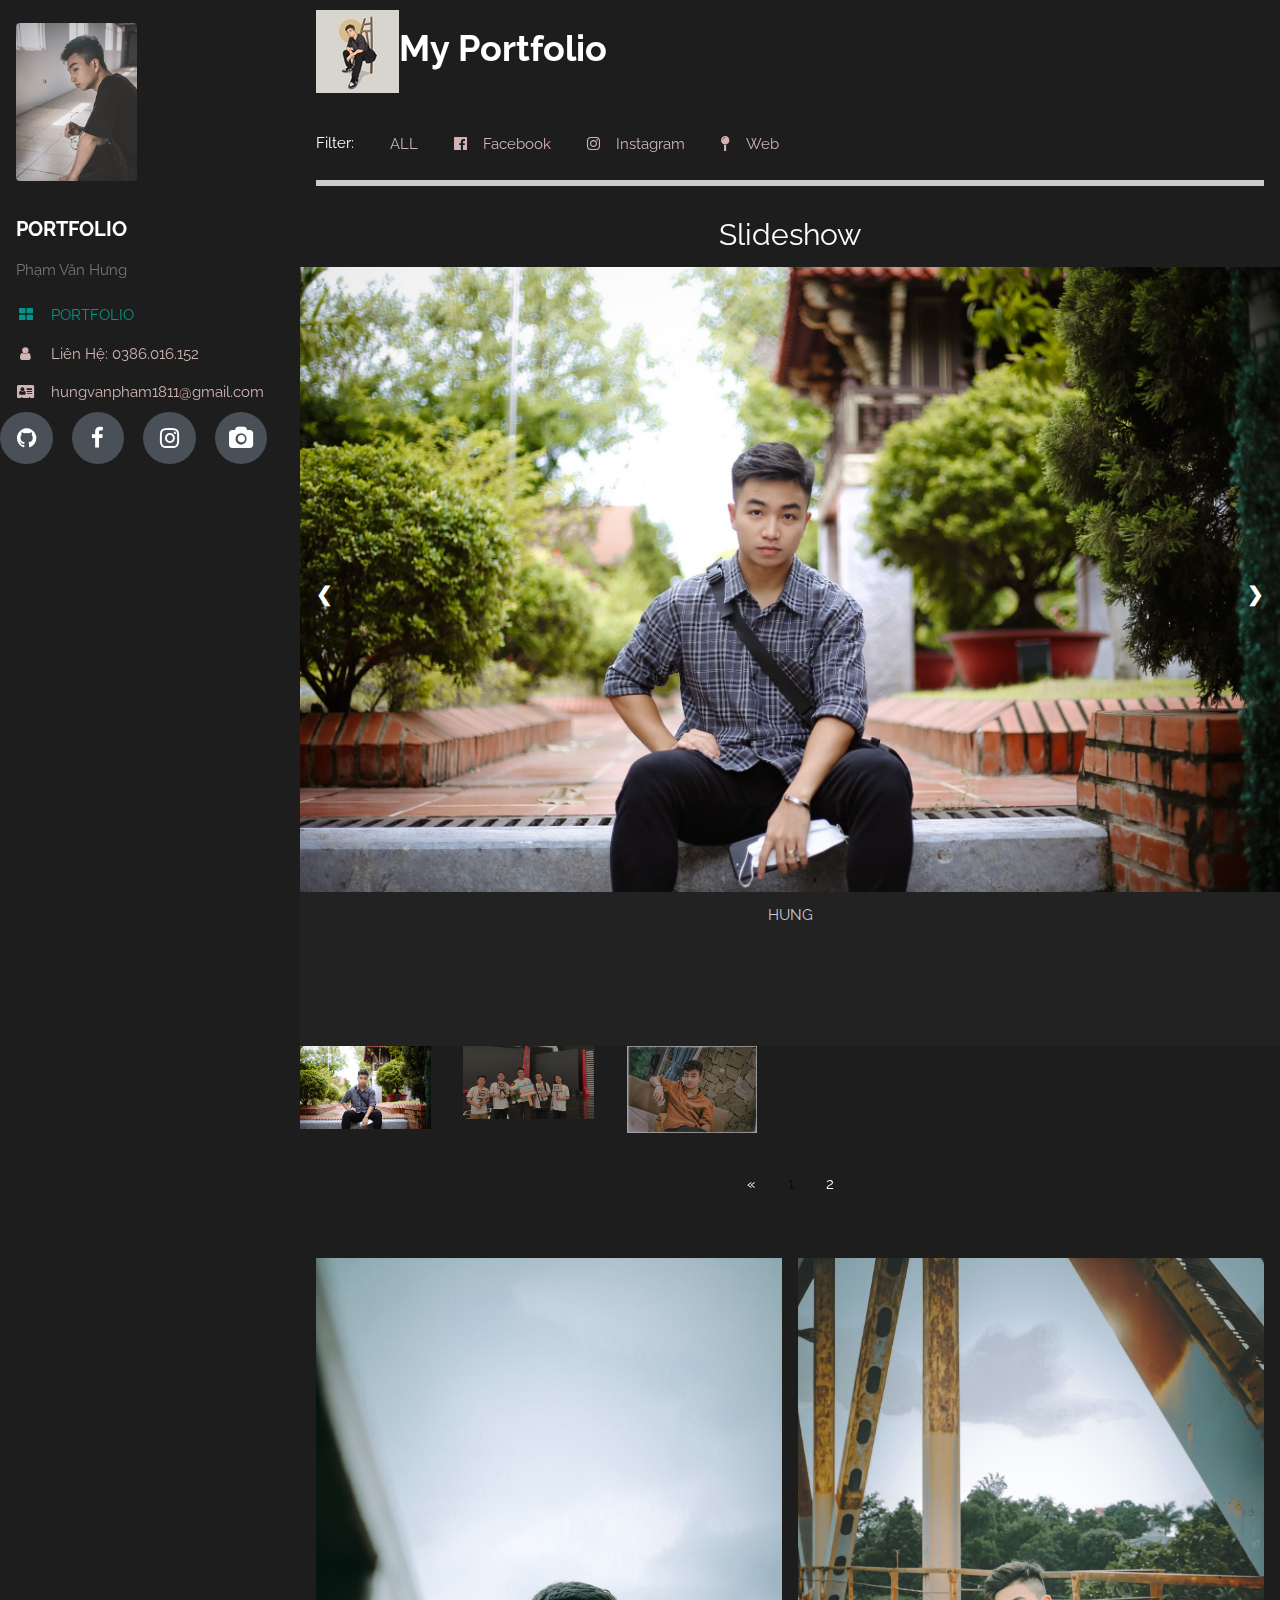
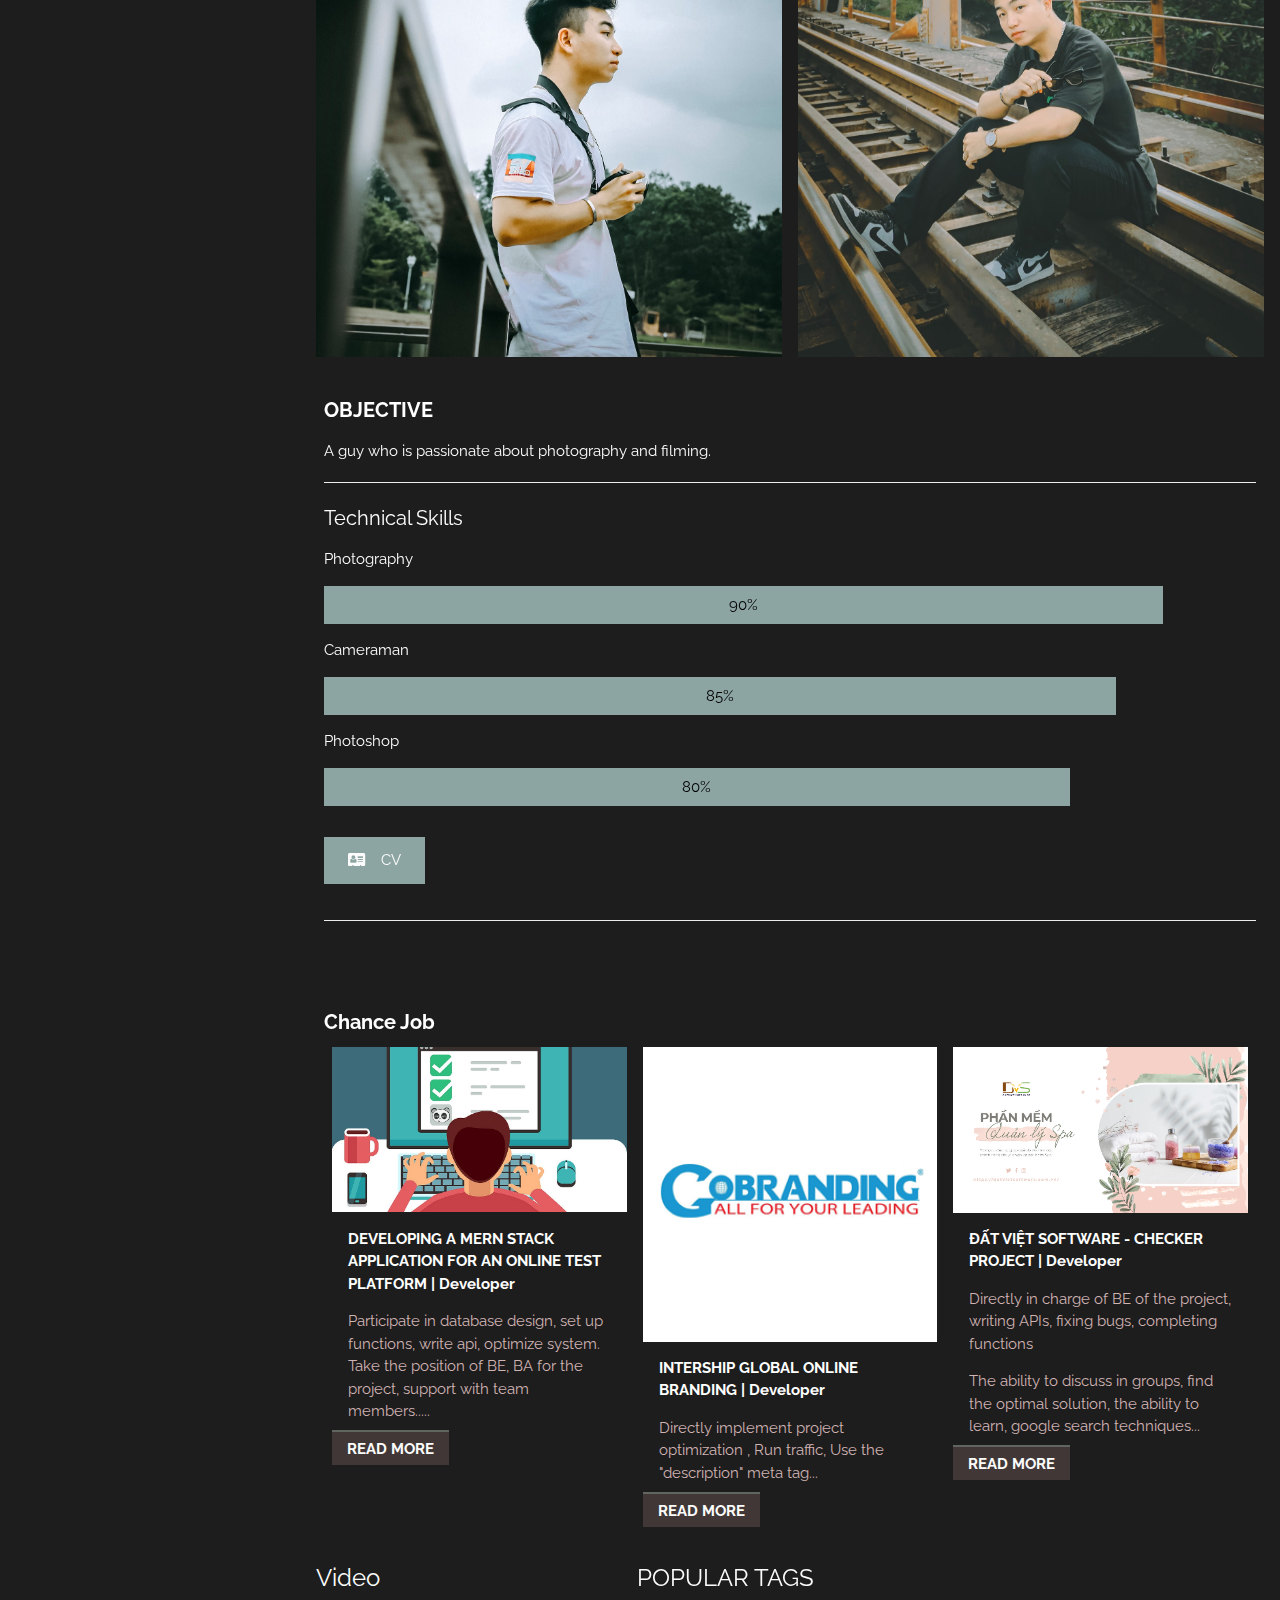
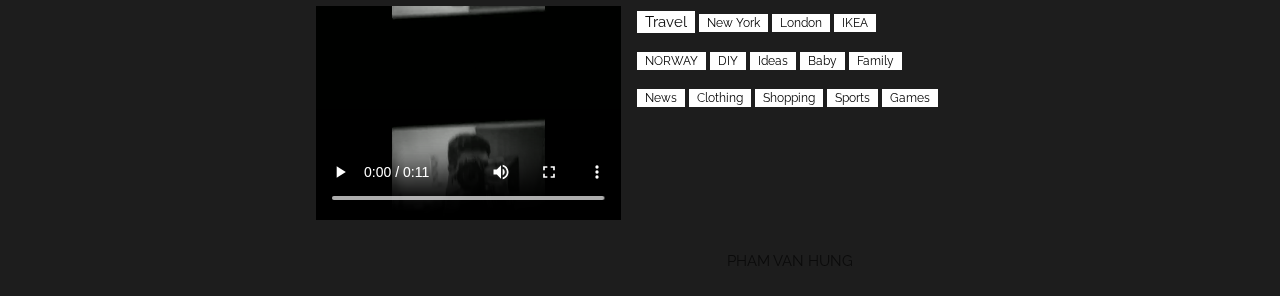
==== commit 678e7637: "update list" ====
--- a/list.html
+++ b/list.html
@@ -1,6 +1,6 @@
 <!DOCTYPE html>
 <html>
-<title>Portfolio</title>
+<title>List</title>
 <meta charset="UTF-8">
 <meta name="viewport" content="width=device-width, initial-scale=1">
 <link rel="icon" href="favicon.ico" type="image/x-icon"/>
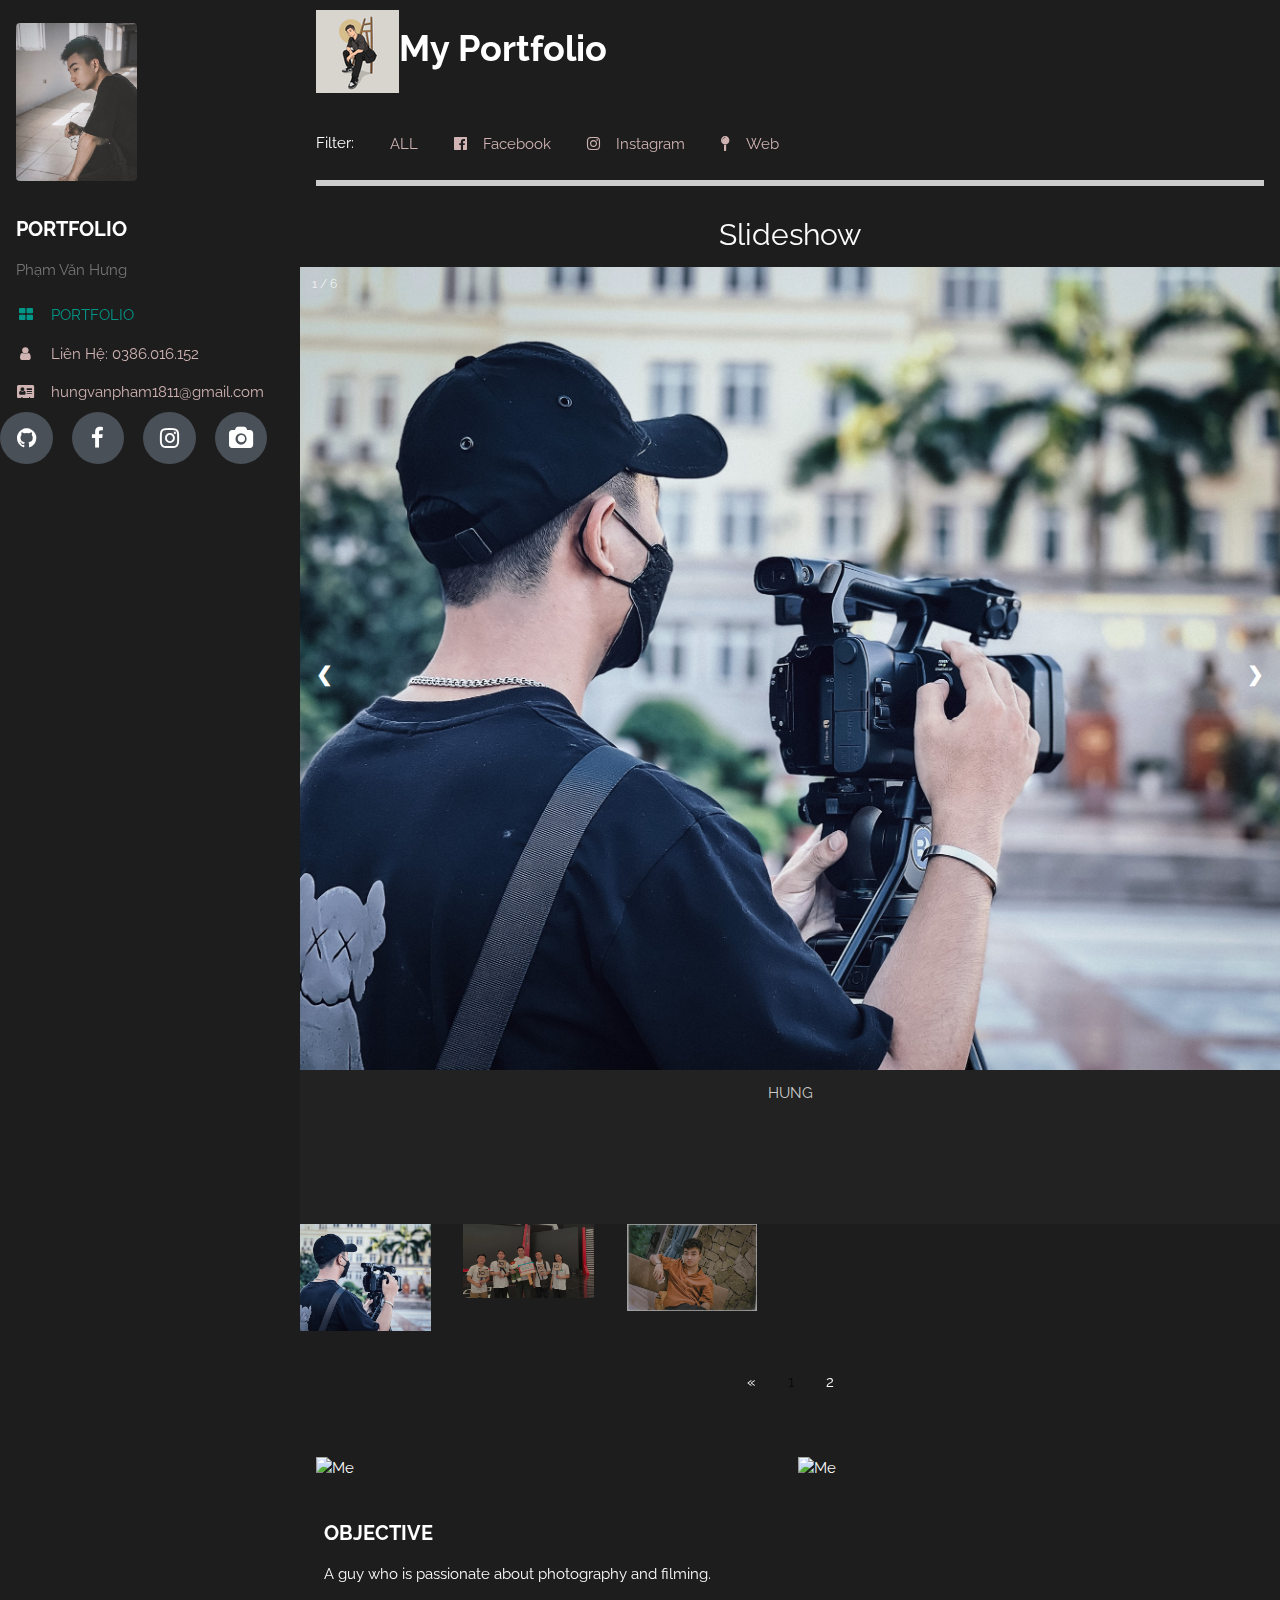
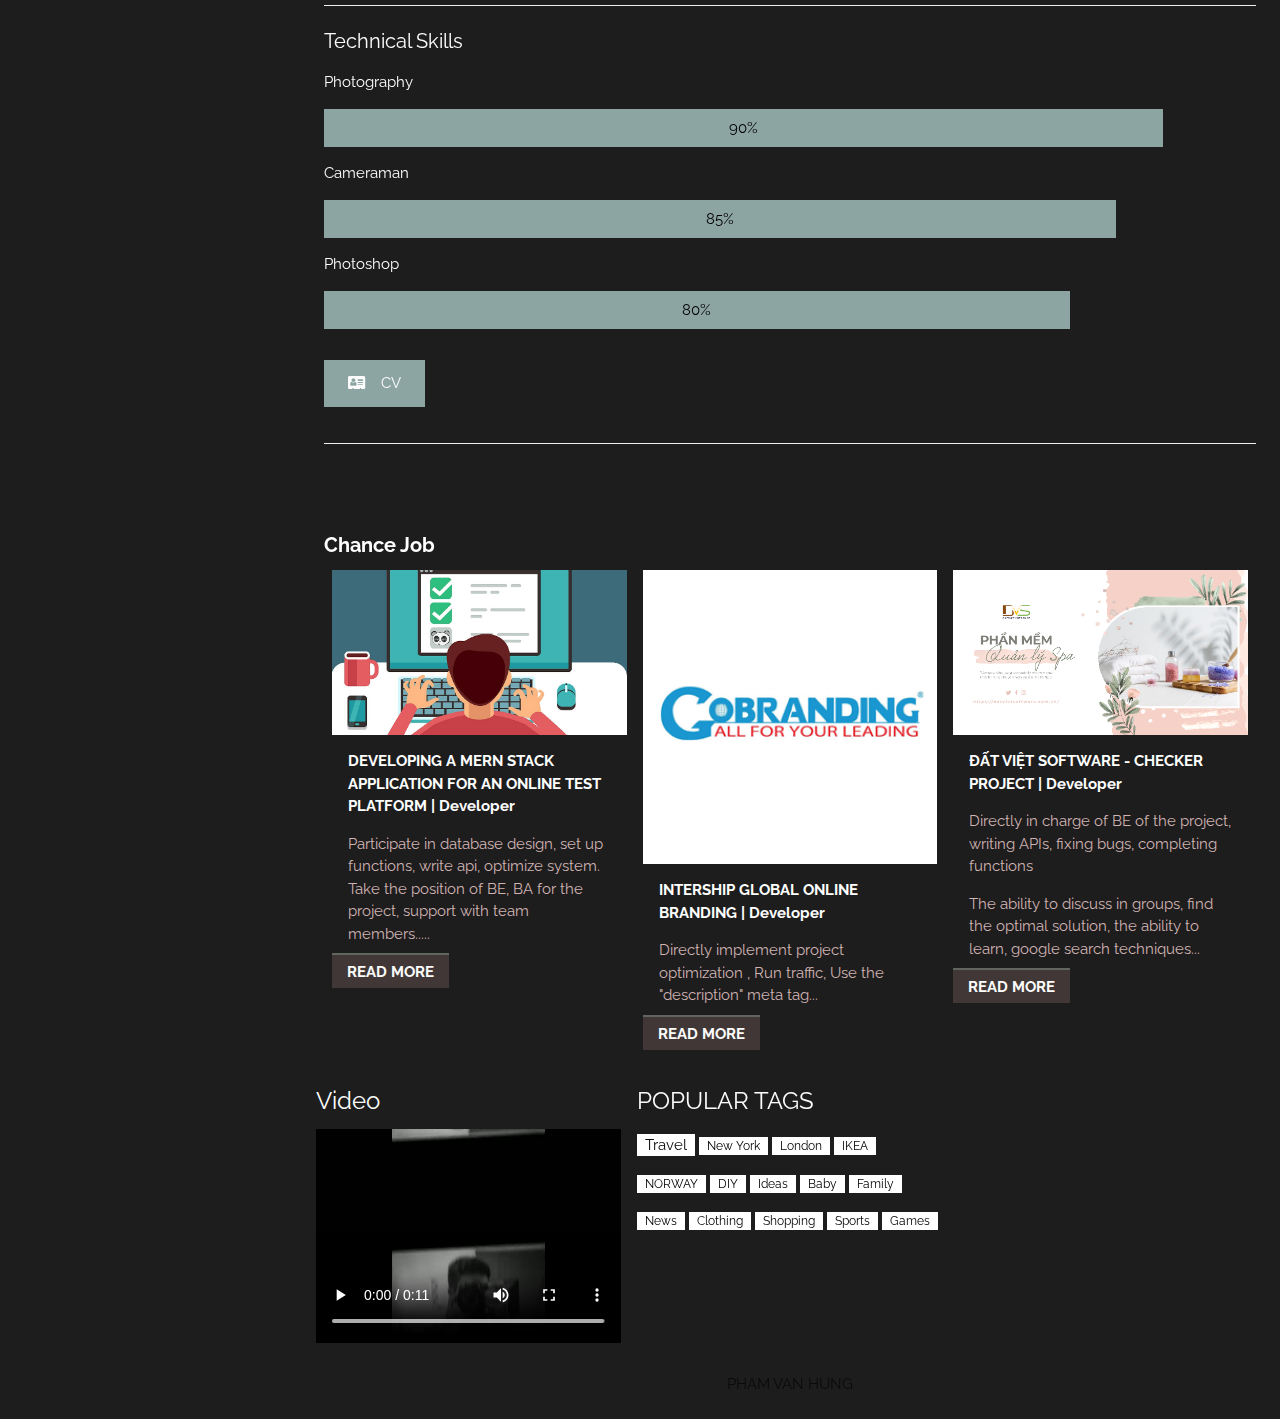
==== commit 4d01843d: "update aa2" ====
--- a/list.html
+++ b/list.html
@@ -1,6 +1,6 @@
 <!DOCTYPE html>
 <html>
-<title>List</title>
+<title>Portfolio</title>
 <meta charset="UTF-8">
 <meta name="viewport" content="width=device-width, initial-scale=1">
 <link rel="icon" href="favicon.ico" type="image/x-icon"/>
@@ -82,7 +82,7 @@
  <div class="container">
    <div class="mySlides">
      <div class="numbertext">1 / 6</div>
-     <img src="image/1-2.jpg" style="width:100%">
+     <img src="image/12.jpg" style="width:100%">
    </div>
  
    <div class="mySlides">
@@ -119,7 +119,7 @@
  
    <div class="row">
      <div class="column">
-       <img class="demo cursor" src="image/1-2.jpg" style="width:80%" onclick="currentSlide(1)" alt="HUNG">
+       <img class="demo cursor" src="image/12.jpg" style="width:80%" onclick="currentSlide(1)" alt="HUNG">
      </div>
      <div class="column">
        <img class="demo cursor" src="image/2-2.jpg" style="width:80%" onclick="currentSlide(2)" alt="HUNG">
@@ -151,10 +151,10 @@
   <!-- Images of Me -->
   <div class="w3-row-padding w3-padding-16" id="about">
     <div class="w3-col m6">
-      <img src="image/1.jpg" alt="Me" style="width:100% ; height: auto;">
+      <img src="image/13.jpg" alt="Me" style="width:100% ; height: auto;">
     </div>
     <div class="w3-col m6">
-      <img src="image/2.jpg" alt="Me" style="width:100% ; height: auto;" >
+      <img src="image/14.jpg" alt="Me" style="width:100% ; height: auto;" >
     </div>
   </div>
 
@@ -193,7 +193,7 @@
           <p><b>DEVELOPING A MERN STACK APPLICATION FOR AN ONLINE TEST PLATFORM | Developer</b></p>
           <p>Participate in database design, set up functions, write api, optimize system. Take the position of BE, BA for the project, support with team members.....</p>
         </div>
-        <a href="https://giaukuns.github.io/" class="btn">read more</a>
+        <a href="" class="btn">read more</a>
       </div>
       <div class="w3-third w3-container w3-margin-bottom">
         <img src="image/me/gobranding.png" alt="Norway" style="width:100%" class="w3-hover-opacity">
@@ -201,7 +201,7 @@
           <p><b>INTERSHIP GLOBAL ONLINE BRANDING | Developer</b></p>
           <p>Directly implement project optimization , Run traffic, Use the "description" meta tag...</p>
         </div>
-        <a href="https://giaukuns.github.io/" class="btn">read more</a>
+        <a href="" class="btn">read more</a>
       </div>
       <div class="w3-third w3-container">
         <img src="image/me/dvs.png" alt="Norway" style="width:100%" class="w3-hover-opacity">
@@ -210,7 +210,7 @@
           <p>Directly in charge of BE of the project, writing APIs, fixing bugs, completing functions</p>
           <p>The ability to discuss in groups, find the optimal solution, the ability to learn, google search techniques...</p>
         </div>
-        <a href="https://giaukuns.github.io/" class="btn">read more</a>
+        <a href="" class="btn">read more</a>
         </div>
       </div>
     <!-- Footer -->
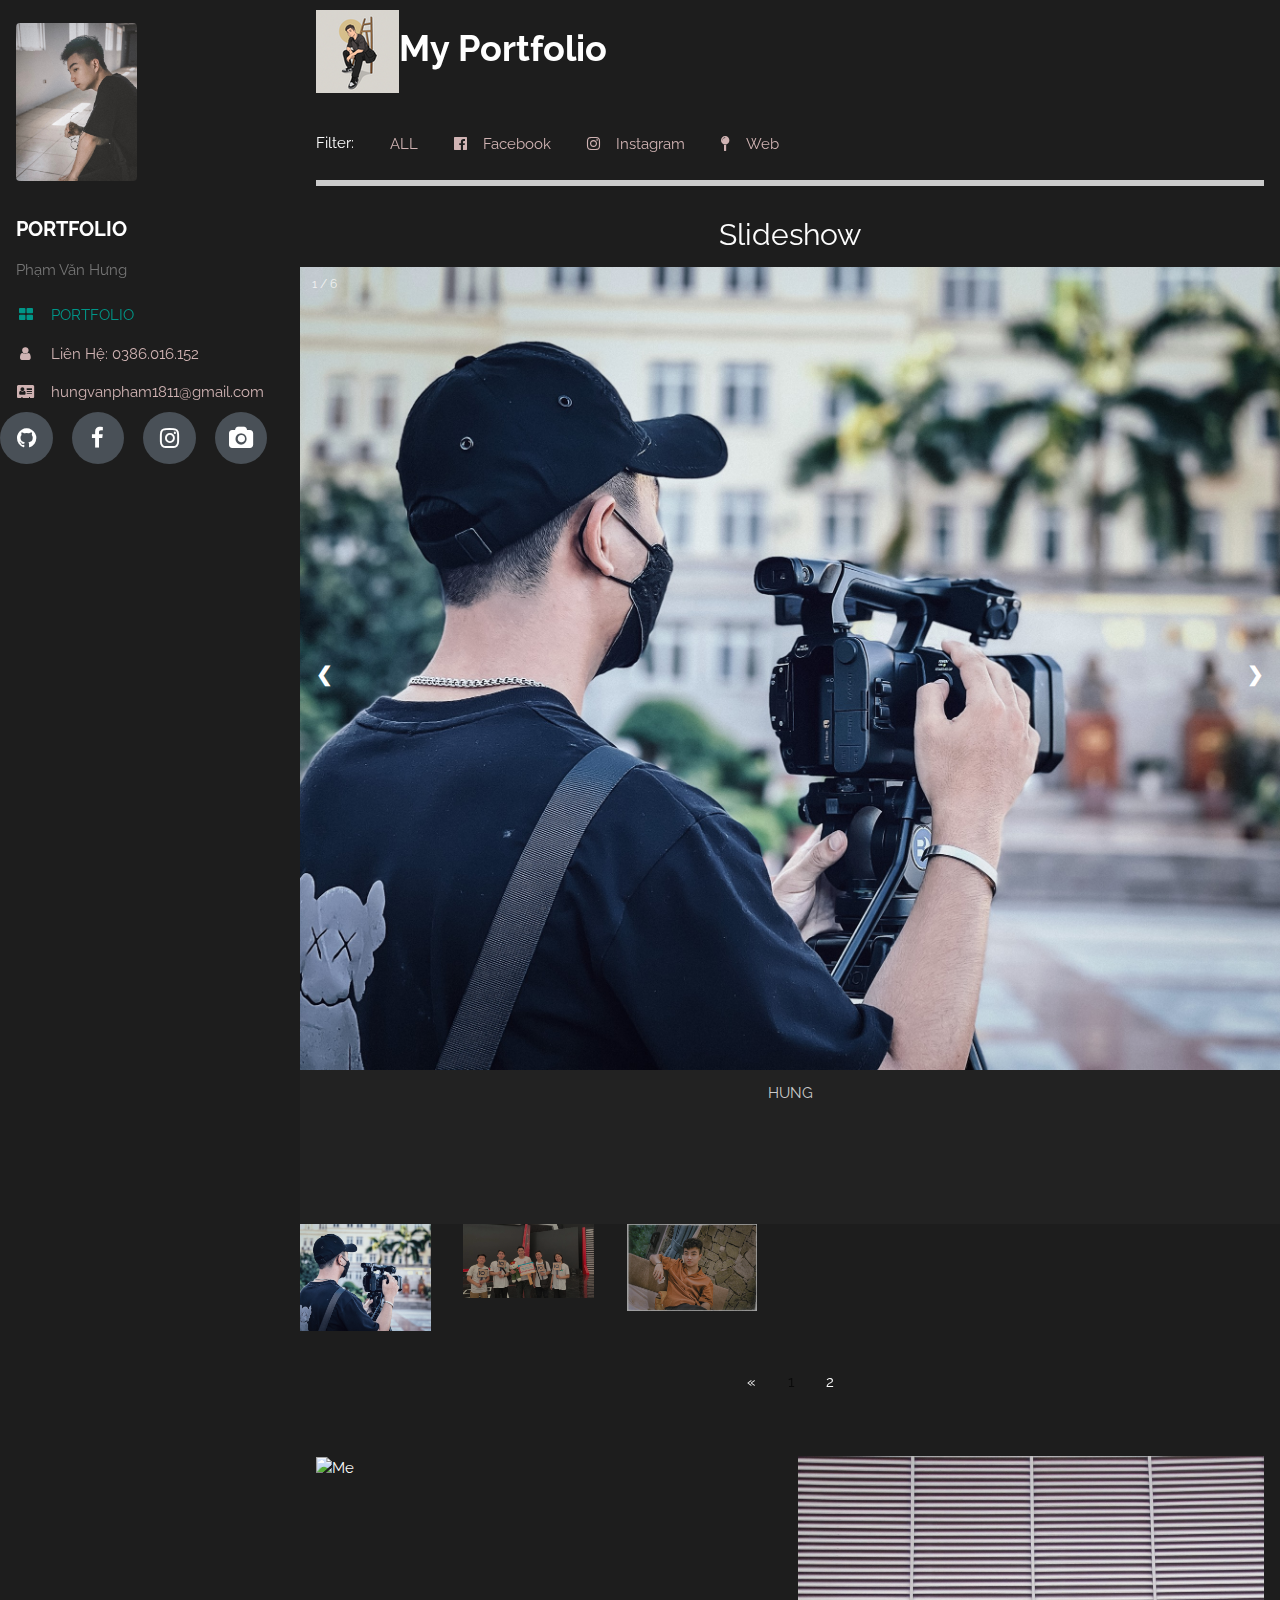
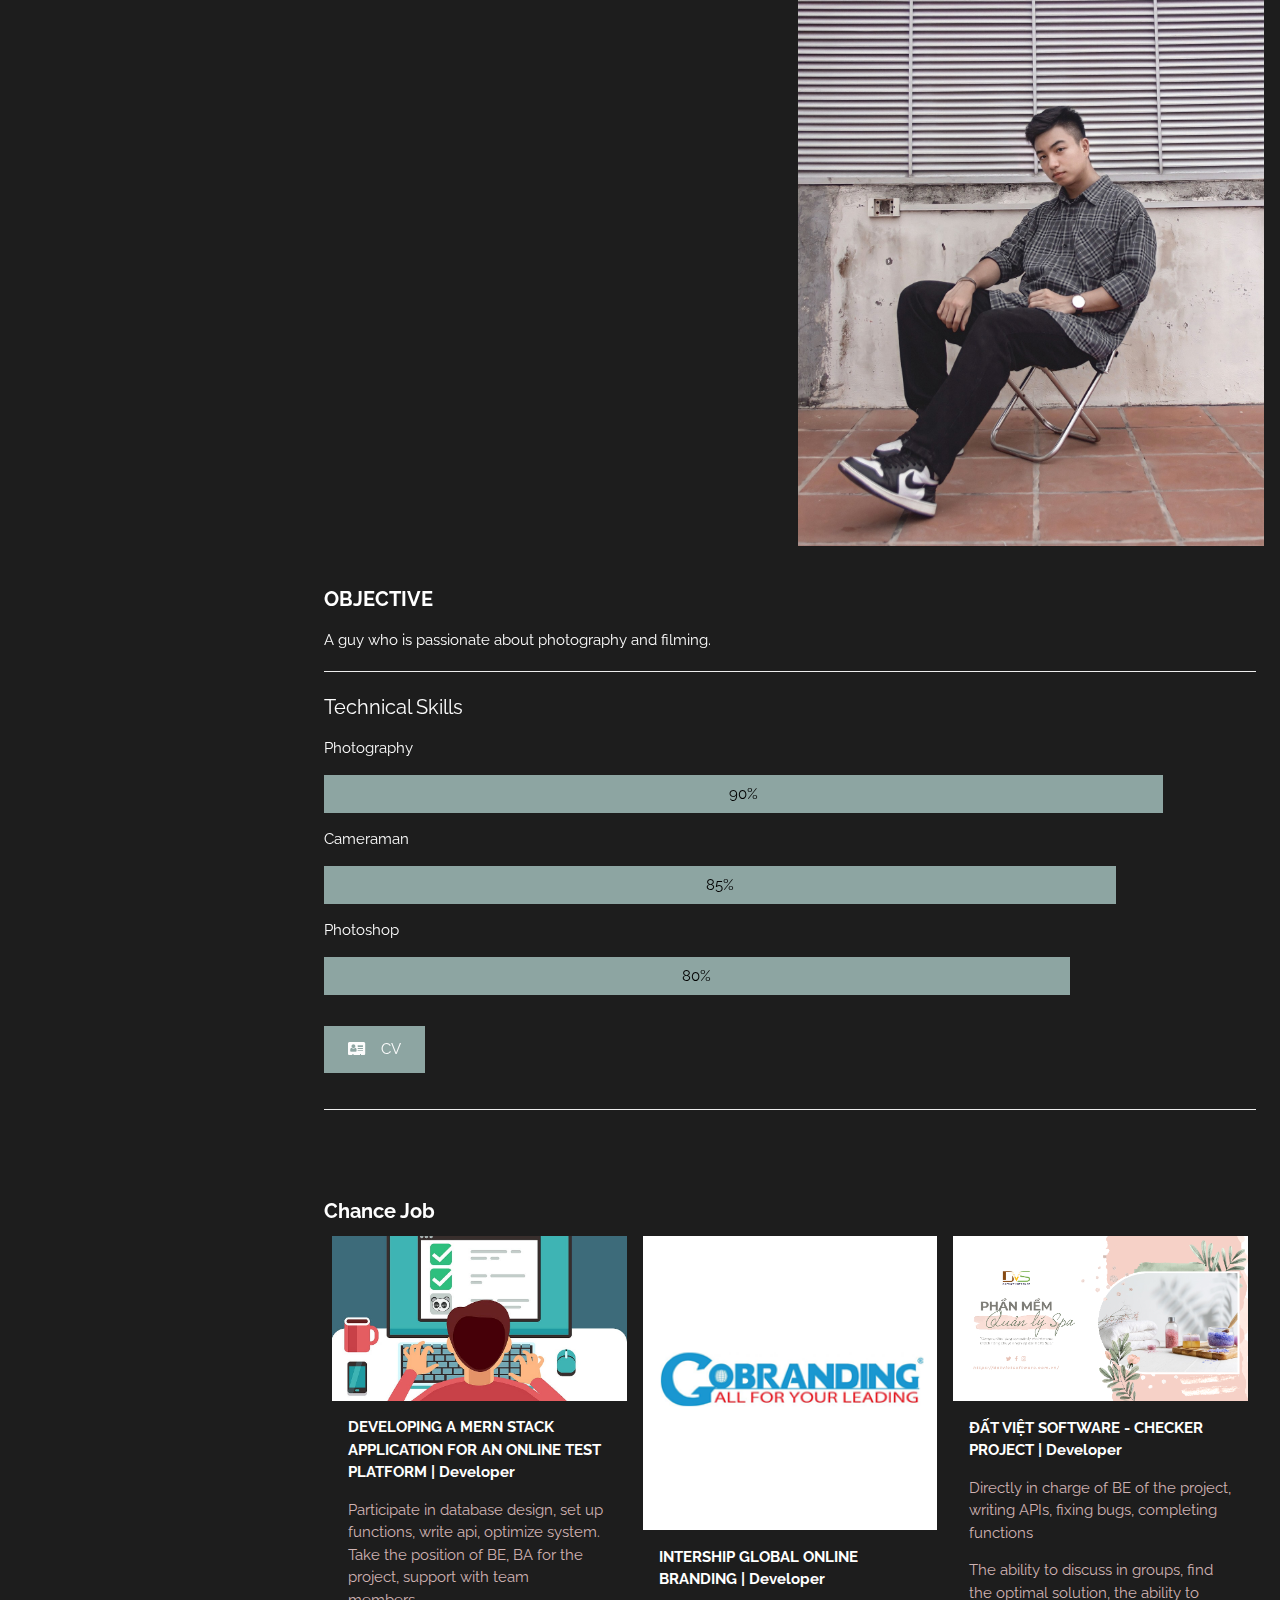
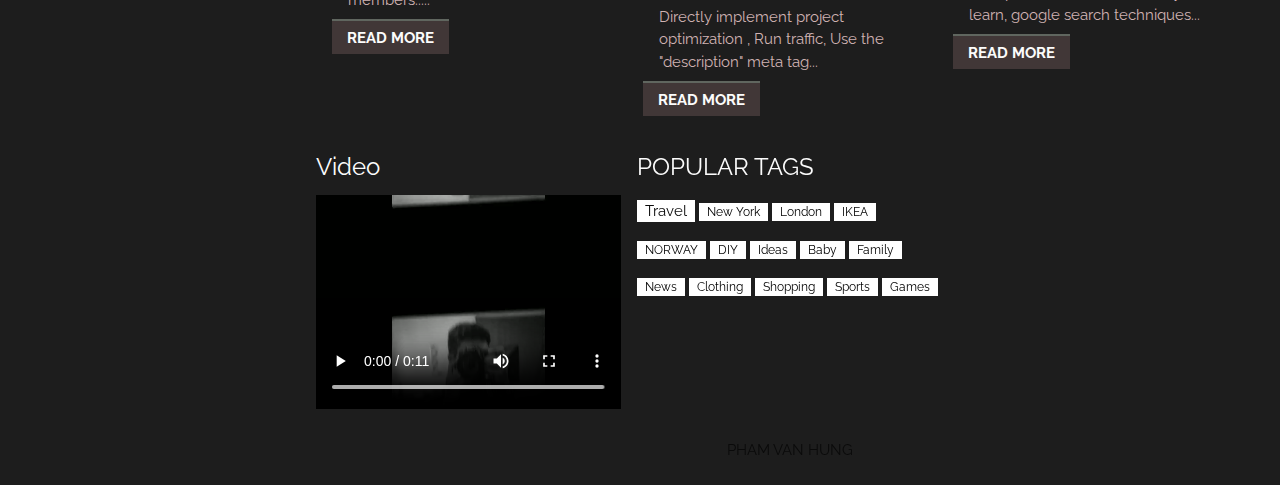
==== commit 8d704b5a: "update 222" ====
--- a/list.html
+++ b/list.html
@@ -151,7 +151,7 @@
   <!-- Images of Me -->
   <div class="w3-row-padding w3-padding-16" id="about">
     <div class="w3-col m6">
-      <img src="image/13.jpg" alt="Me" style="width:100% ; height: auto;">
+      <img src="" alt="Me" style="width:100% ; height: auto;">
     </div>
     <div class="w3-col m6">
       <img src="image/14.jpg" alt="Me" style="width:100% ; height: auto;" >
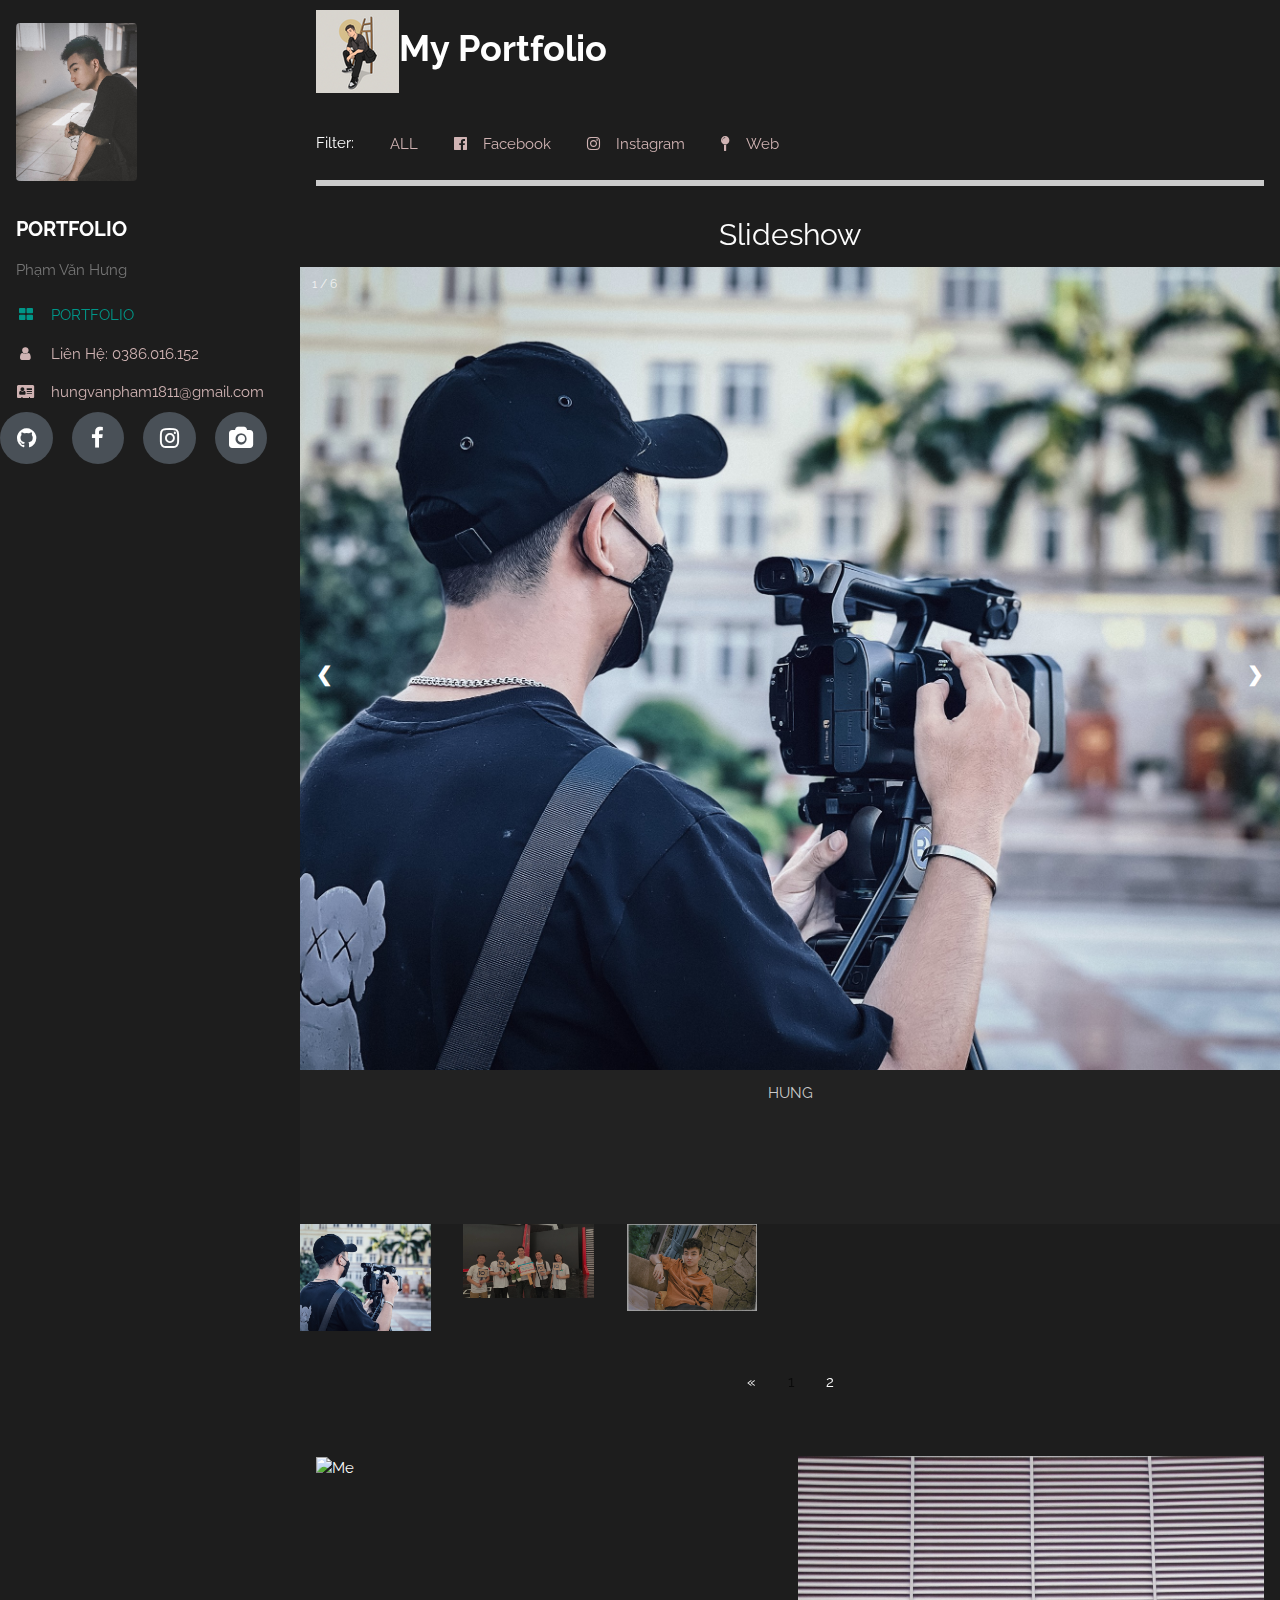
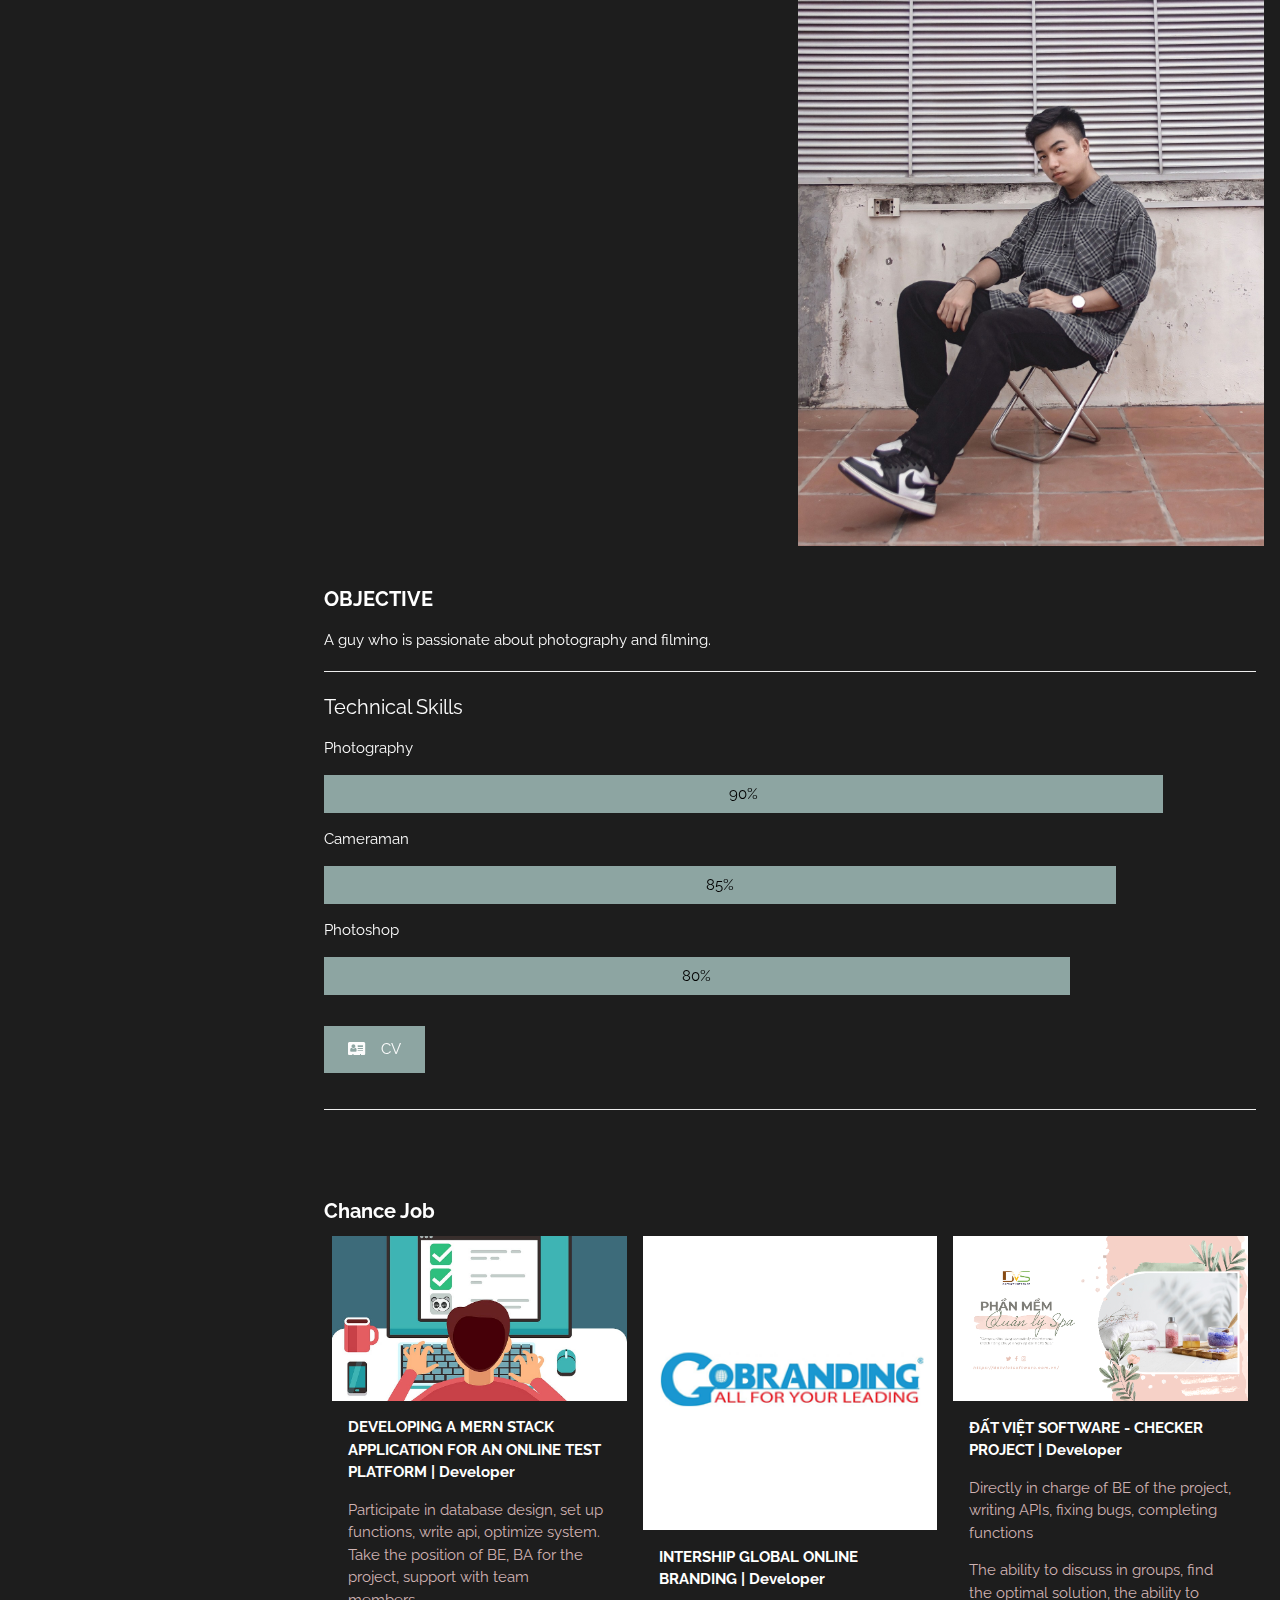
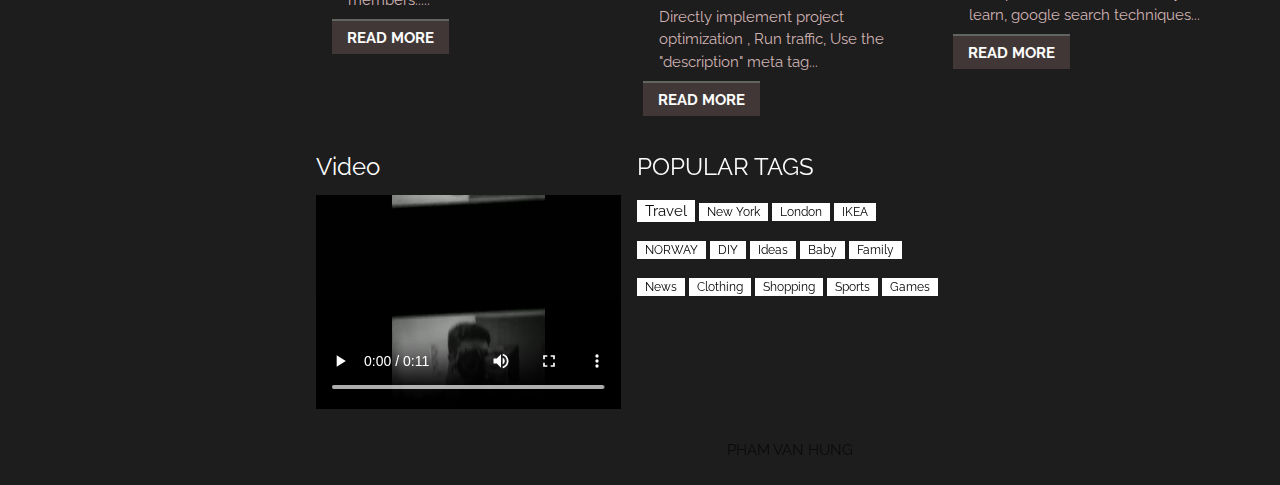
==== commit c2b2c68e: "update abc" ====
--- a/list.html
+++ b/list.html
@@ -151,7 +151,7 @@
   <!-- Images of Me -->
   <div class="w3-row-padding w3-padding-16" id="about">
     <div class="w3-col m6">
-      <img src="" alt="Me" style="width:100% ; height: auto;">
+      <img src="image/13.jpg" alt="Me" style="width:100% ; height: auto;">
     </div>
     <div class="w3-col m6">
       <img src="image/14.jpg" alt="Me" style="width:100% ; height: auto;" >
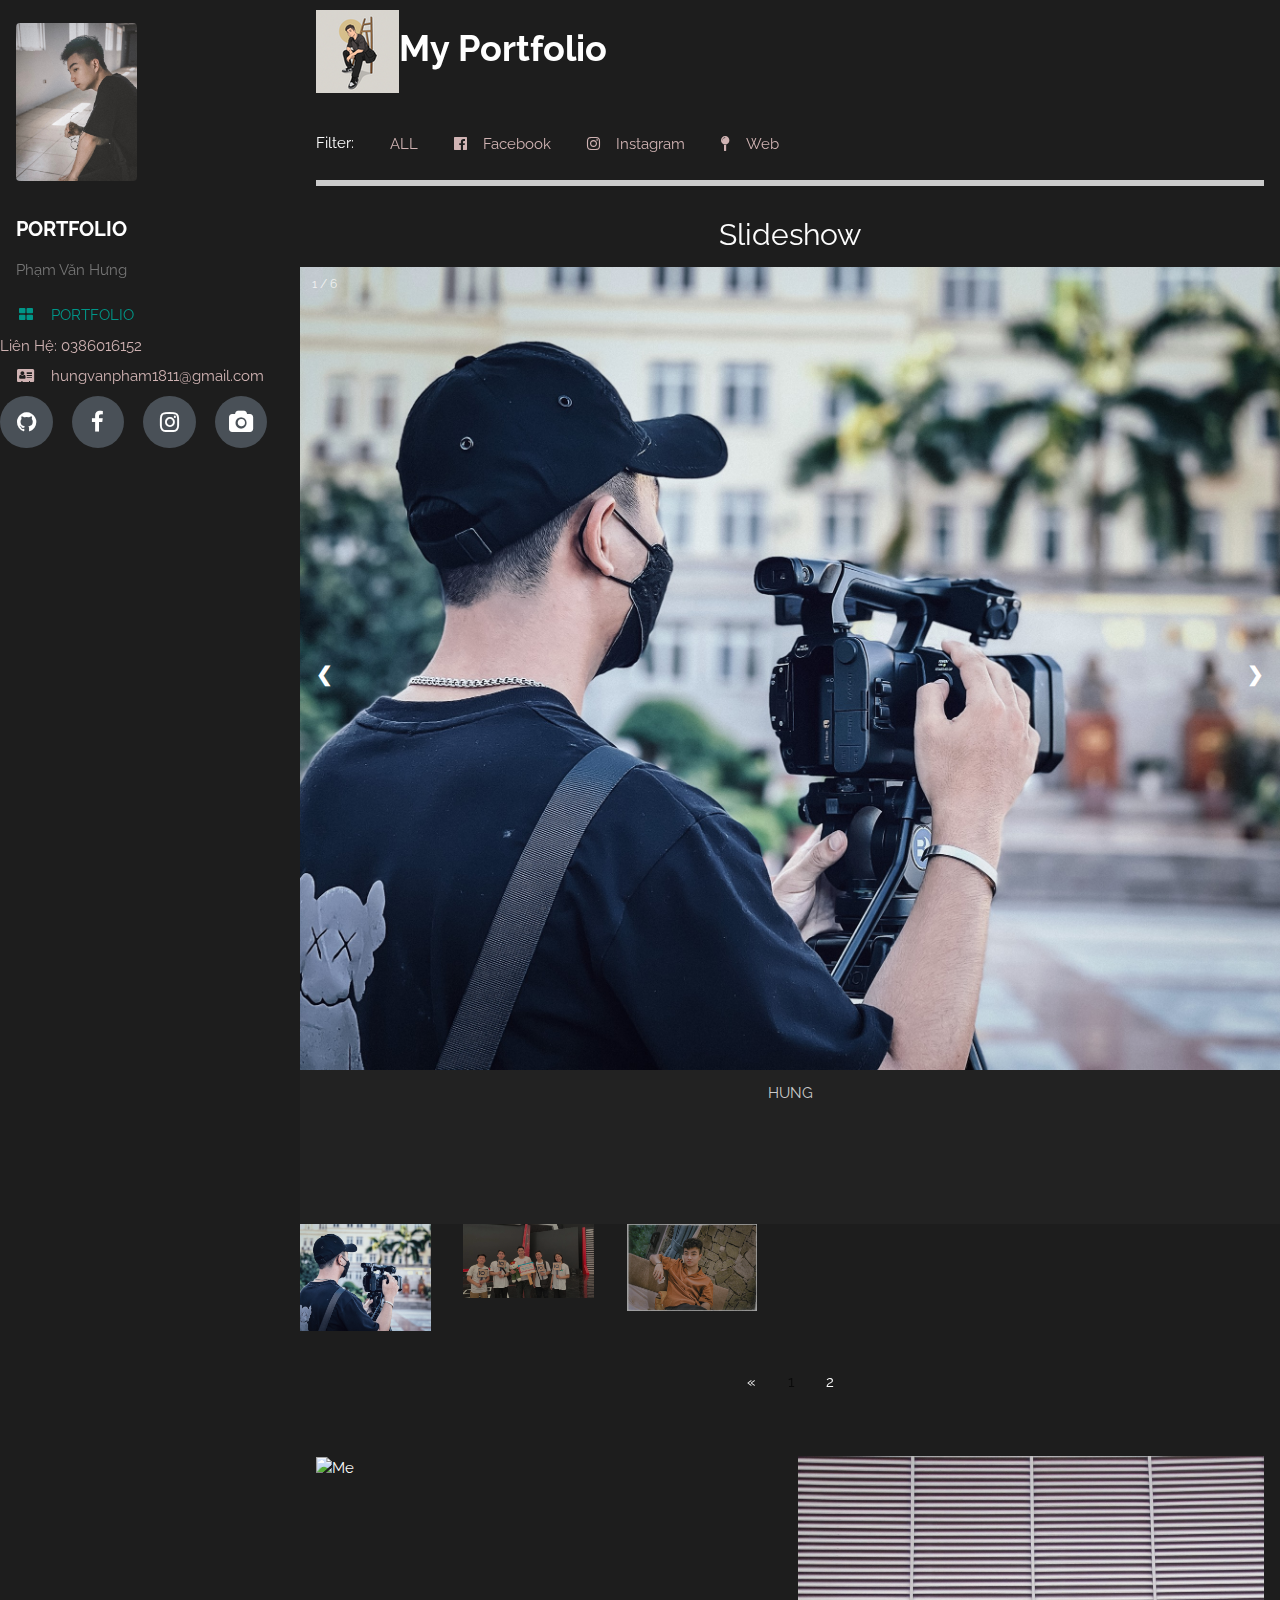
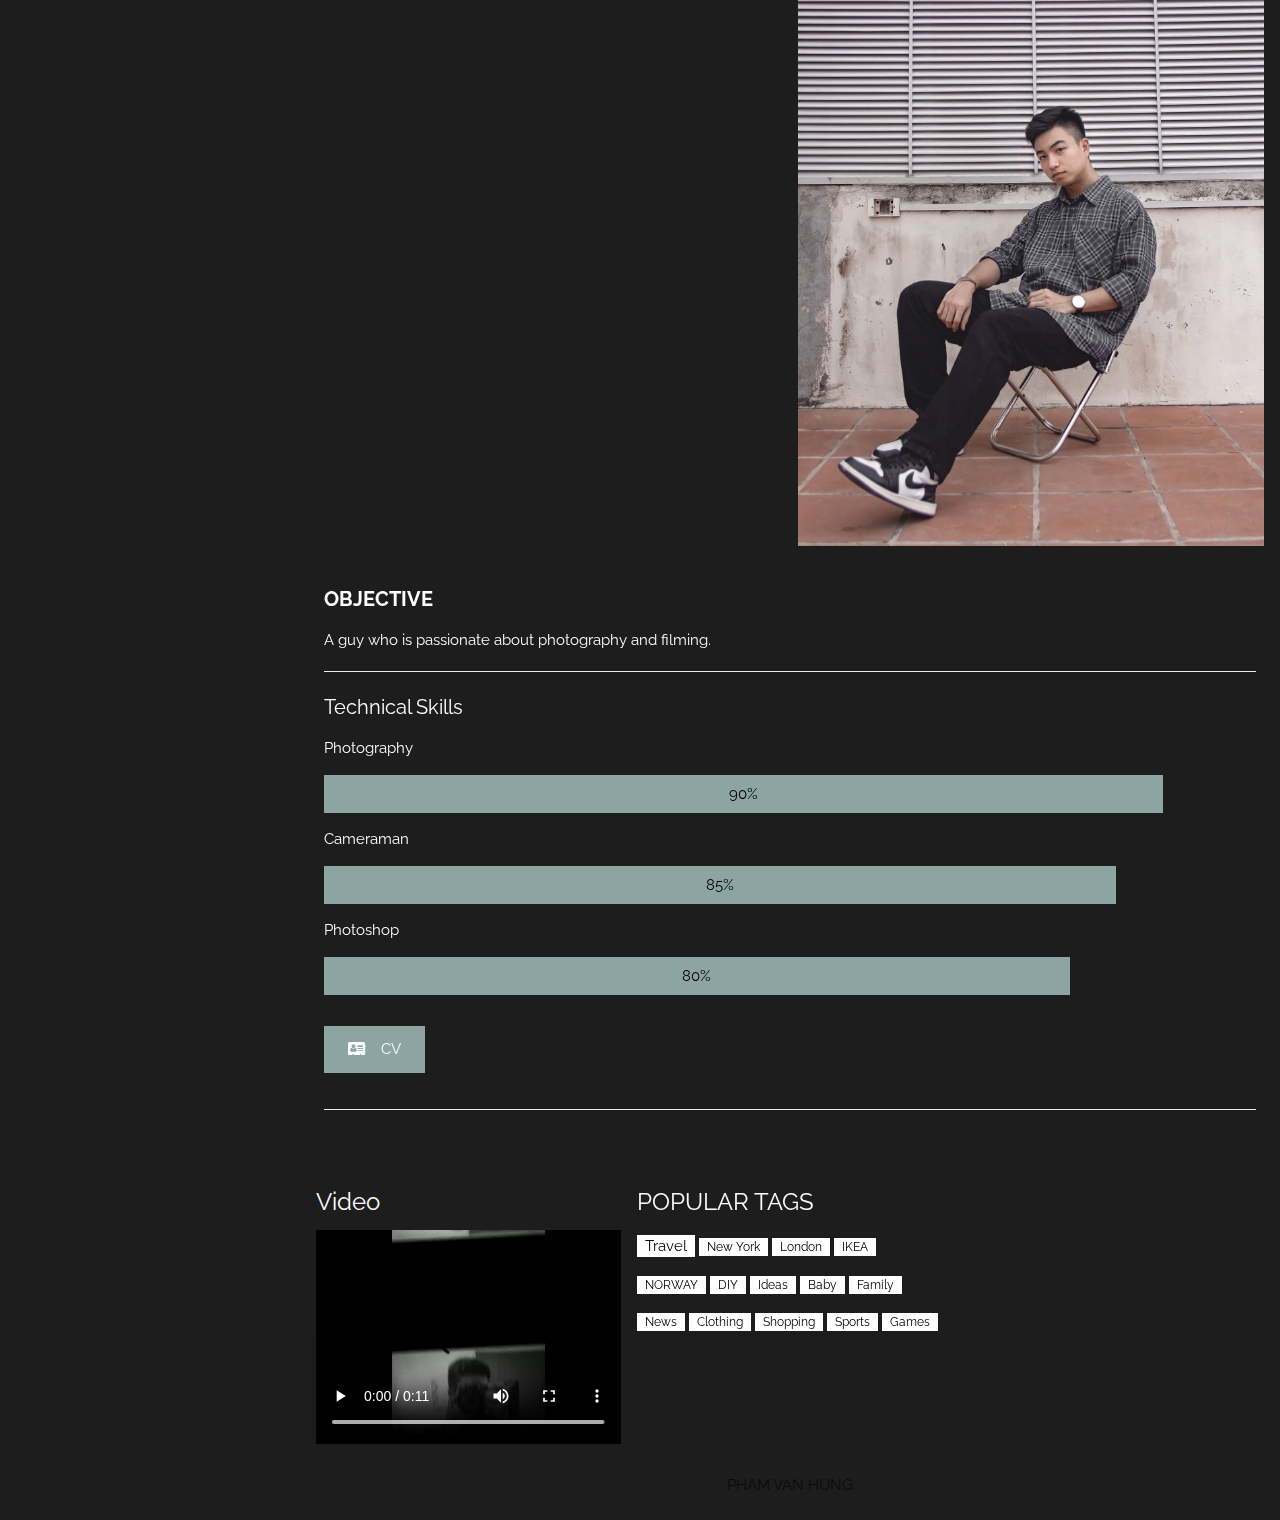
==== commit 6e5bcd9c: "updat sfs" ====
--- a/list.html
+++ b/list.html
@@ -26,7 +26,7 @@
   </div>
   <div class="w3-bar-block">
     <a href="#portfolio" onclick="w3_close()" class="w3-bar-item w3-button w3-padding w3-text-teal"><i class="fa fa-th-large fa-fw w3-margin-right"></i>PORTFOLIO</a> 
-    <a href="+84375626182" onclick="w3_close()" class="w3-bar-item w3-button w3-padding"><i class="fa fa-user fa-fw w3-margin-right"></i>Liên Hệ: 0386.016.152</a> 
+    <a></i>Liên Hệ: 0386016152</a> 
     <a href="#about" onclick="w3_close()" class="w3-bar-item w3-button w3-padding"><i class="fa fa-address-card fa-fw w3-margin-right"></i>hungvanpham1811@gmail.com</a>
   </div>
   <div class="social-icons">
@@ -185,34 +185,7 @@
   </div>
 
     <!-- Job -->
-    <div class="w3-row-padding w3-padding-large">
-      <h4><b>Chance Job</b></h4>
-      <div class="w3-third w3-container w3-margin-bottom">
-        <img src="image/me/thi.jpg" alt="Norway" style="width:100%" class="w3-hover-opacity  ">
-        <div class="w3-container w3-white">
-          <p><b>DEVELOPING A MERN STACK APPLICATION FOR AN ONLINE TEST PLATFORM | Developer</b></p>
-          <p>Participate in database design, set up functions, write api, optimize system. Take the position of BE, BA for the project, support with team members.....</p>
-        </div>
-        <a href="" class="btn">read more</a>
-      </div>
-      <div class="w3-third w3-container w3-margin-bottom">
-        <img src="image/me/gobranding.png" alt="Norway" style="width:100%" class="w3-hover-opacity">
-        <div class="w3-container w3-white">
-          <p><b>INTERSHIP GLOBAL ONLINE BRANDING | Developer</b></p>
-          <p>Directly implement project optimization , Run traffic, Use the "description" meta tag...</p>
-        </div>
-        <a href="" class="btn">read more</a>
-      </div>
-      <div class="w3-third w3-container">
-        <img src="image/me/dvs.png" alt="Norway" style="width:100%" class="w3-hover-opacity">
-        <div class="w3-container w3-white">
-          <p><b>ĐẤT VIỆT SOFTWARE - CHECKER PROJECT | Developer</b></p>
-          <p>Directly in charge of BE of the project, writing APIs, fixing bugs, completing functions</p>
-          <p>The ability to discuss in groups, find the optimal solution, the ability to learn, google search techniques...</p>
-        </div>
-        <a href="" class="btn">read more</a>
-        </div>
-      </div>
+    
     <!-- Footer -->
   <div class="w3-row-padding">
     <div class="w3-third">
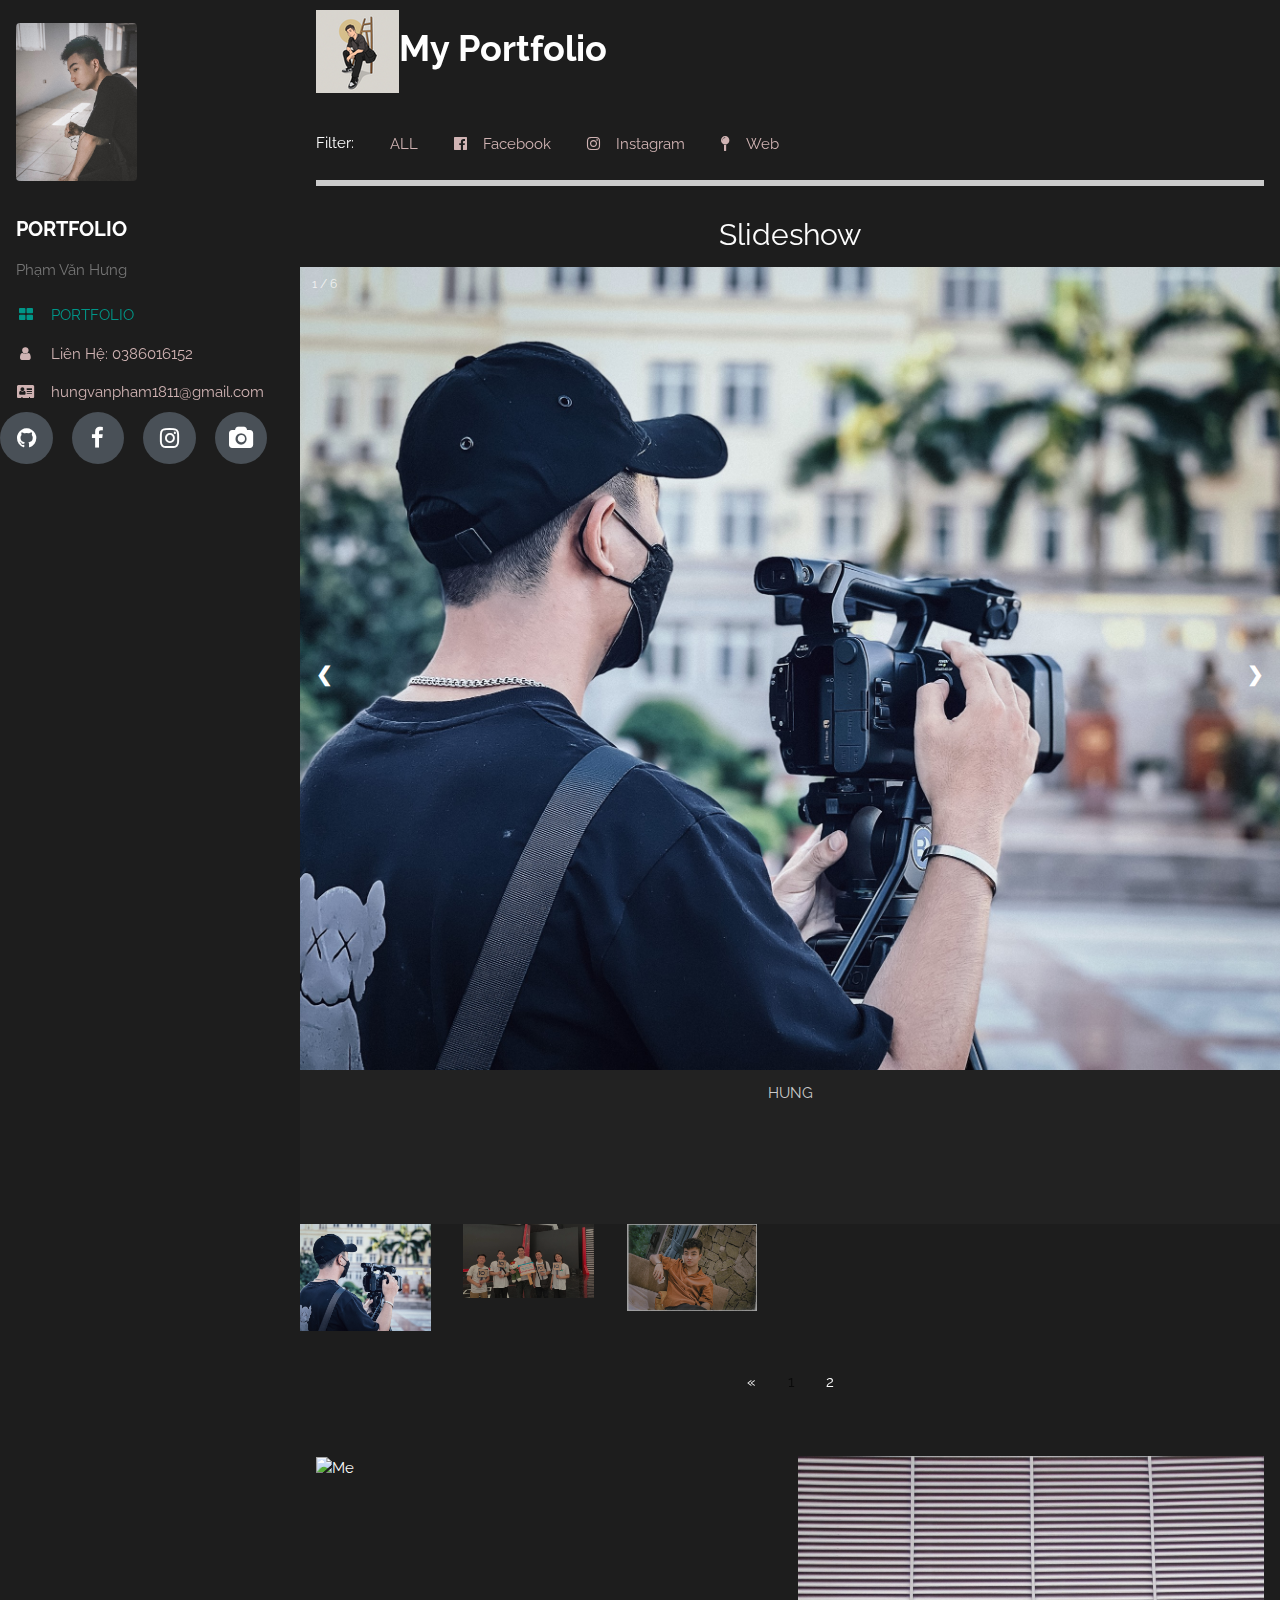
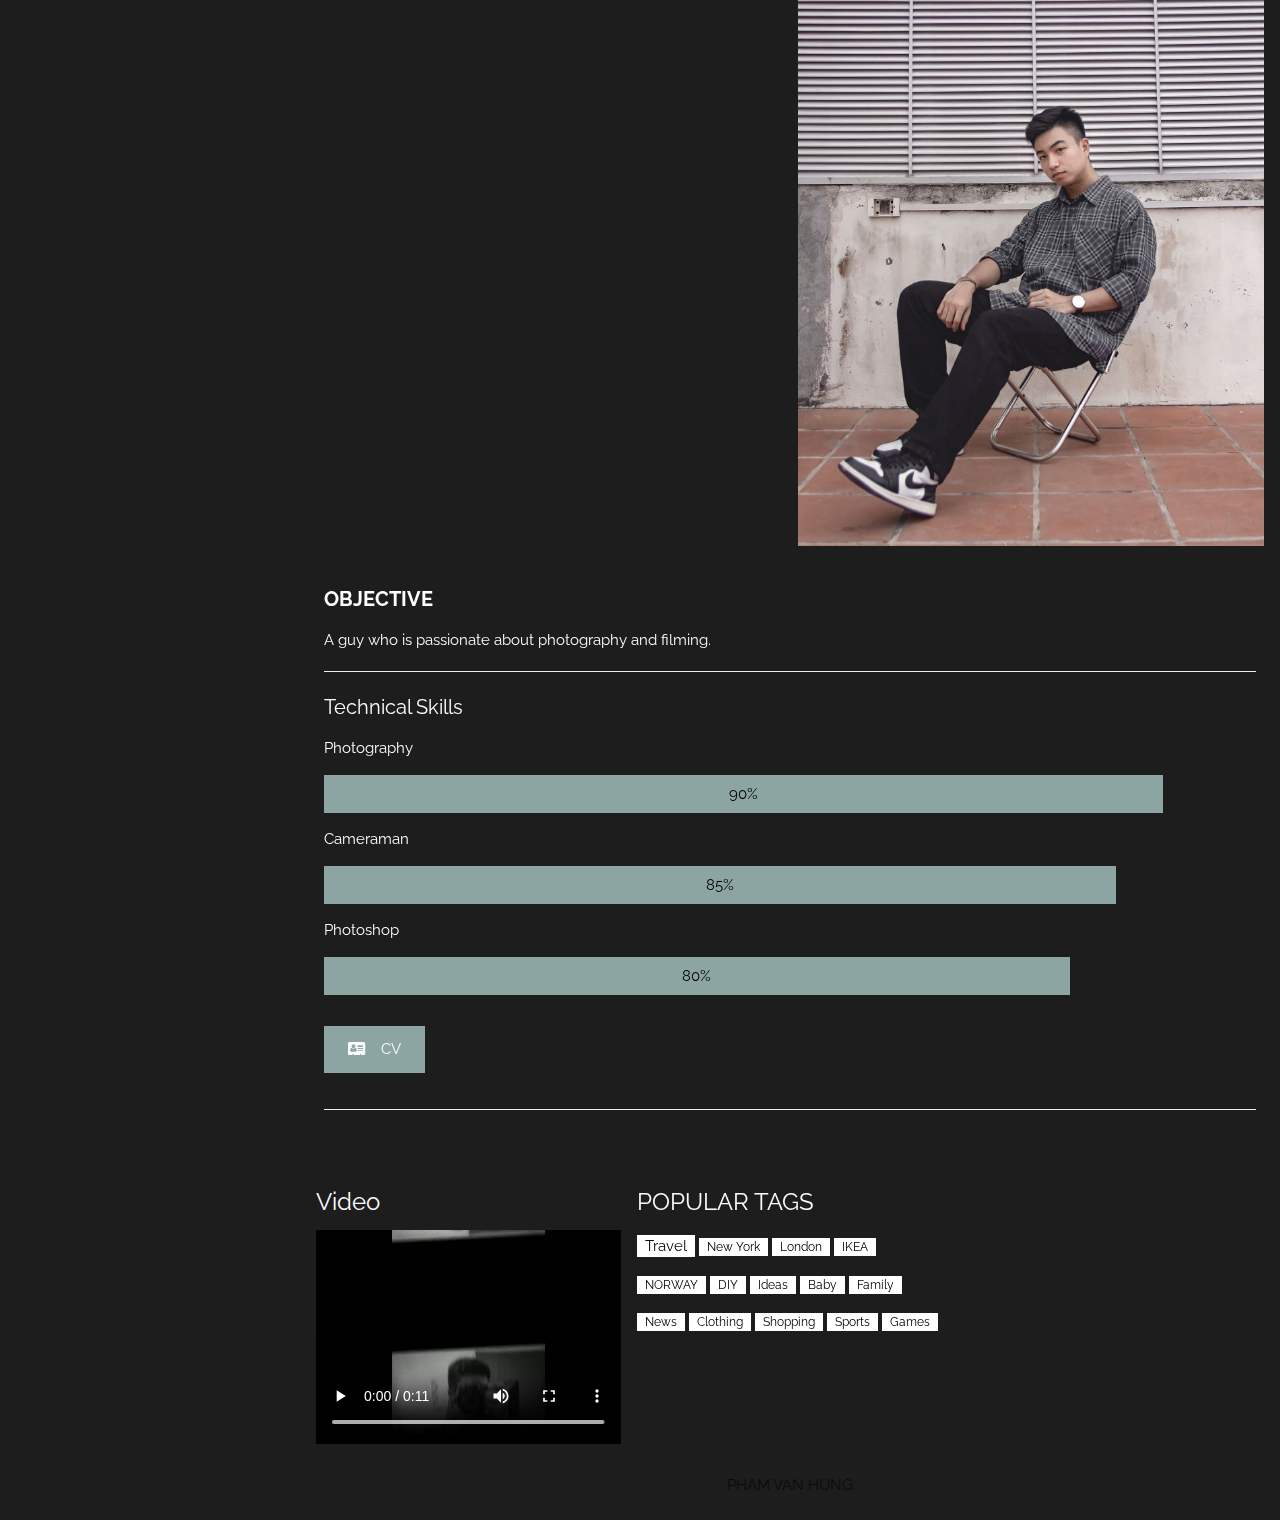
==== commit abaa19d8: "update jjj" ====
--- a/list.html
+++ b/list.html
@@ -26,7 +26,7 @@
   </div>
   <div class="w3-bar-block">
     <a href="#portfolio" onclick="w3_close()" class="w3-bar-item w3-button w3-padding w3-text-teal"><i class="fa fa-th-large fa-fw w3-margin-right"></i>PORTFOLIO</a> 
-    <a></i>Liên Hệ: 0386016152</a> 
+    <a class="w3-bar-item w3-button w3-padding"><i class="fa fa-user fa-fw w3-margin-right"></i>Liên Hệ: 0386016152</a> 
     <a href="#about" onclick="w3_close()" class="w3-bar-item w3-button w3-padding"><i class="fa fa-address-card fa-fw w3-margin-right"></i>hungvanpham1811@gmail.com</a>
   </div>
   <div class="social-icons">
